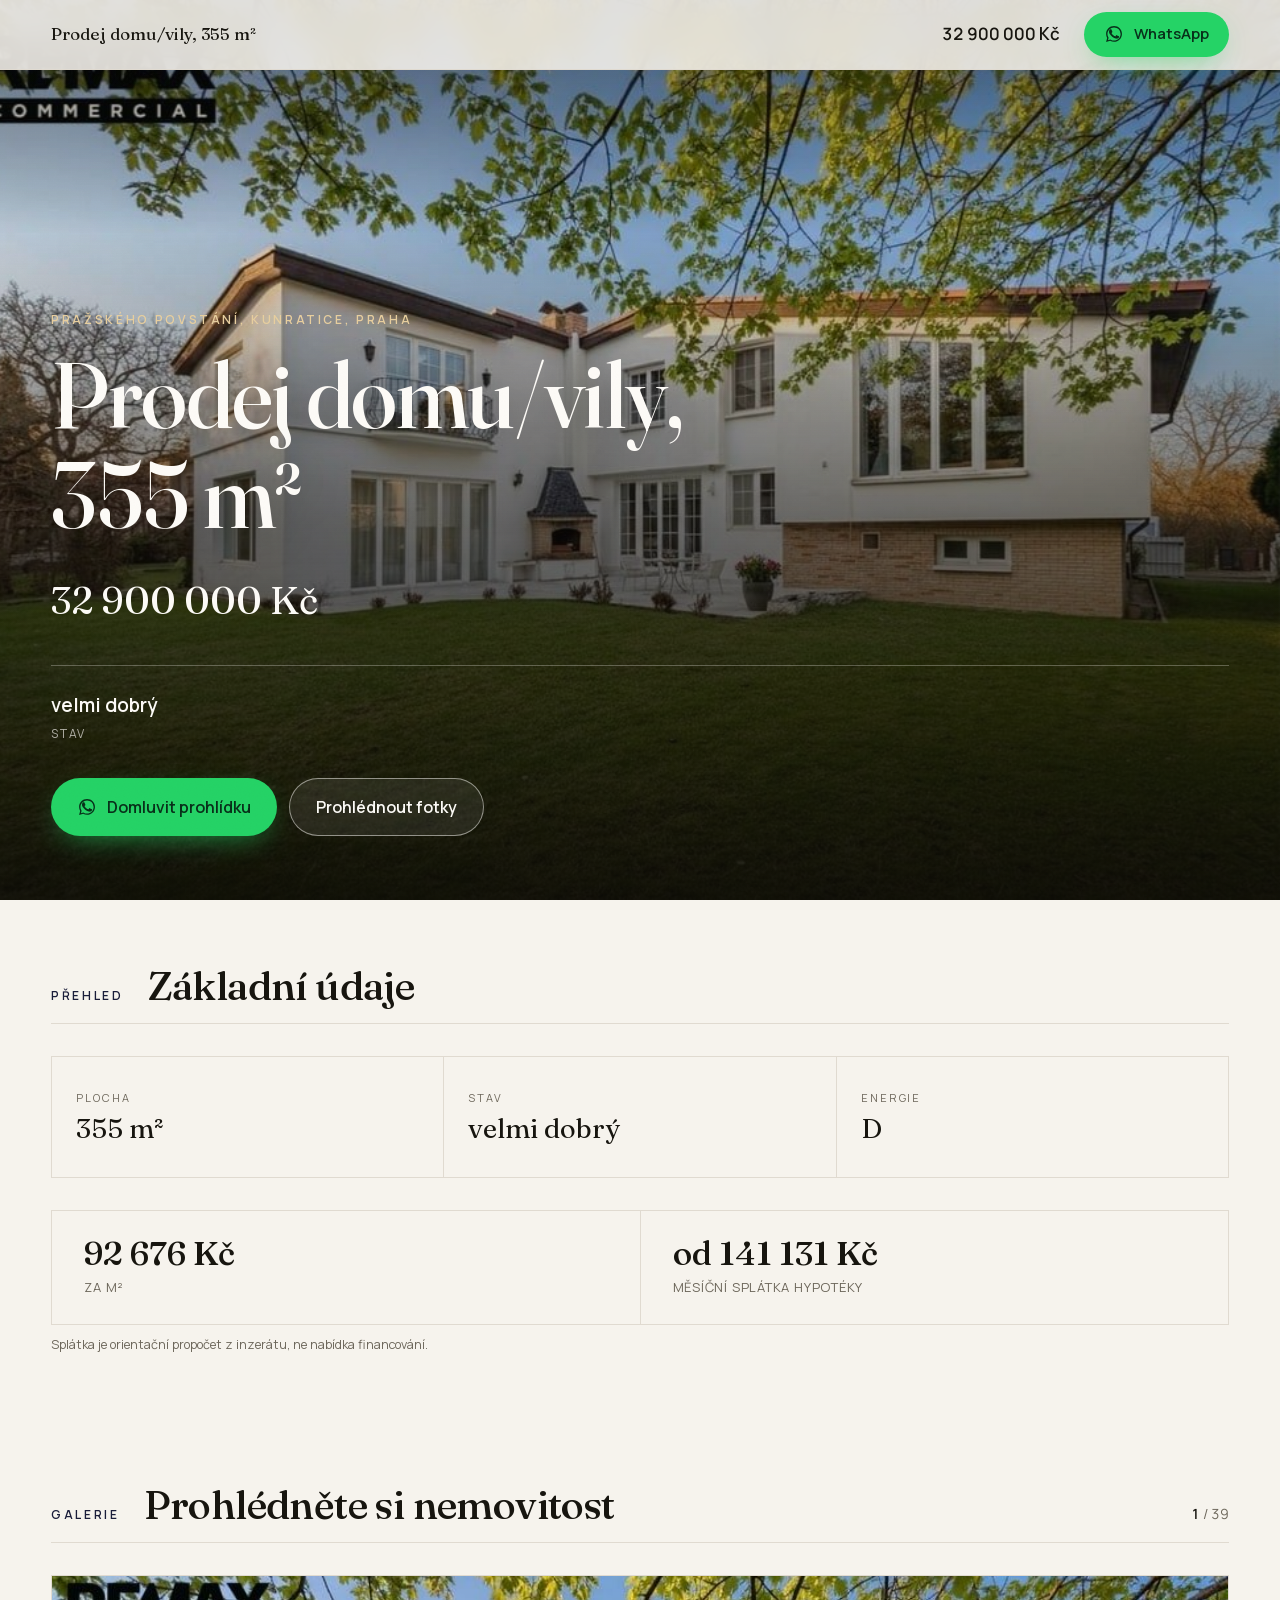
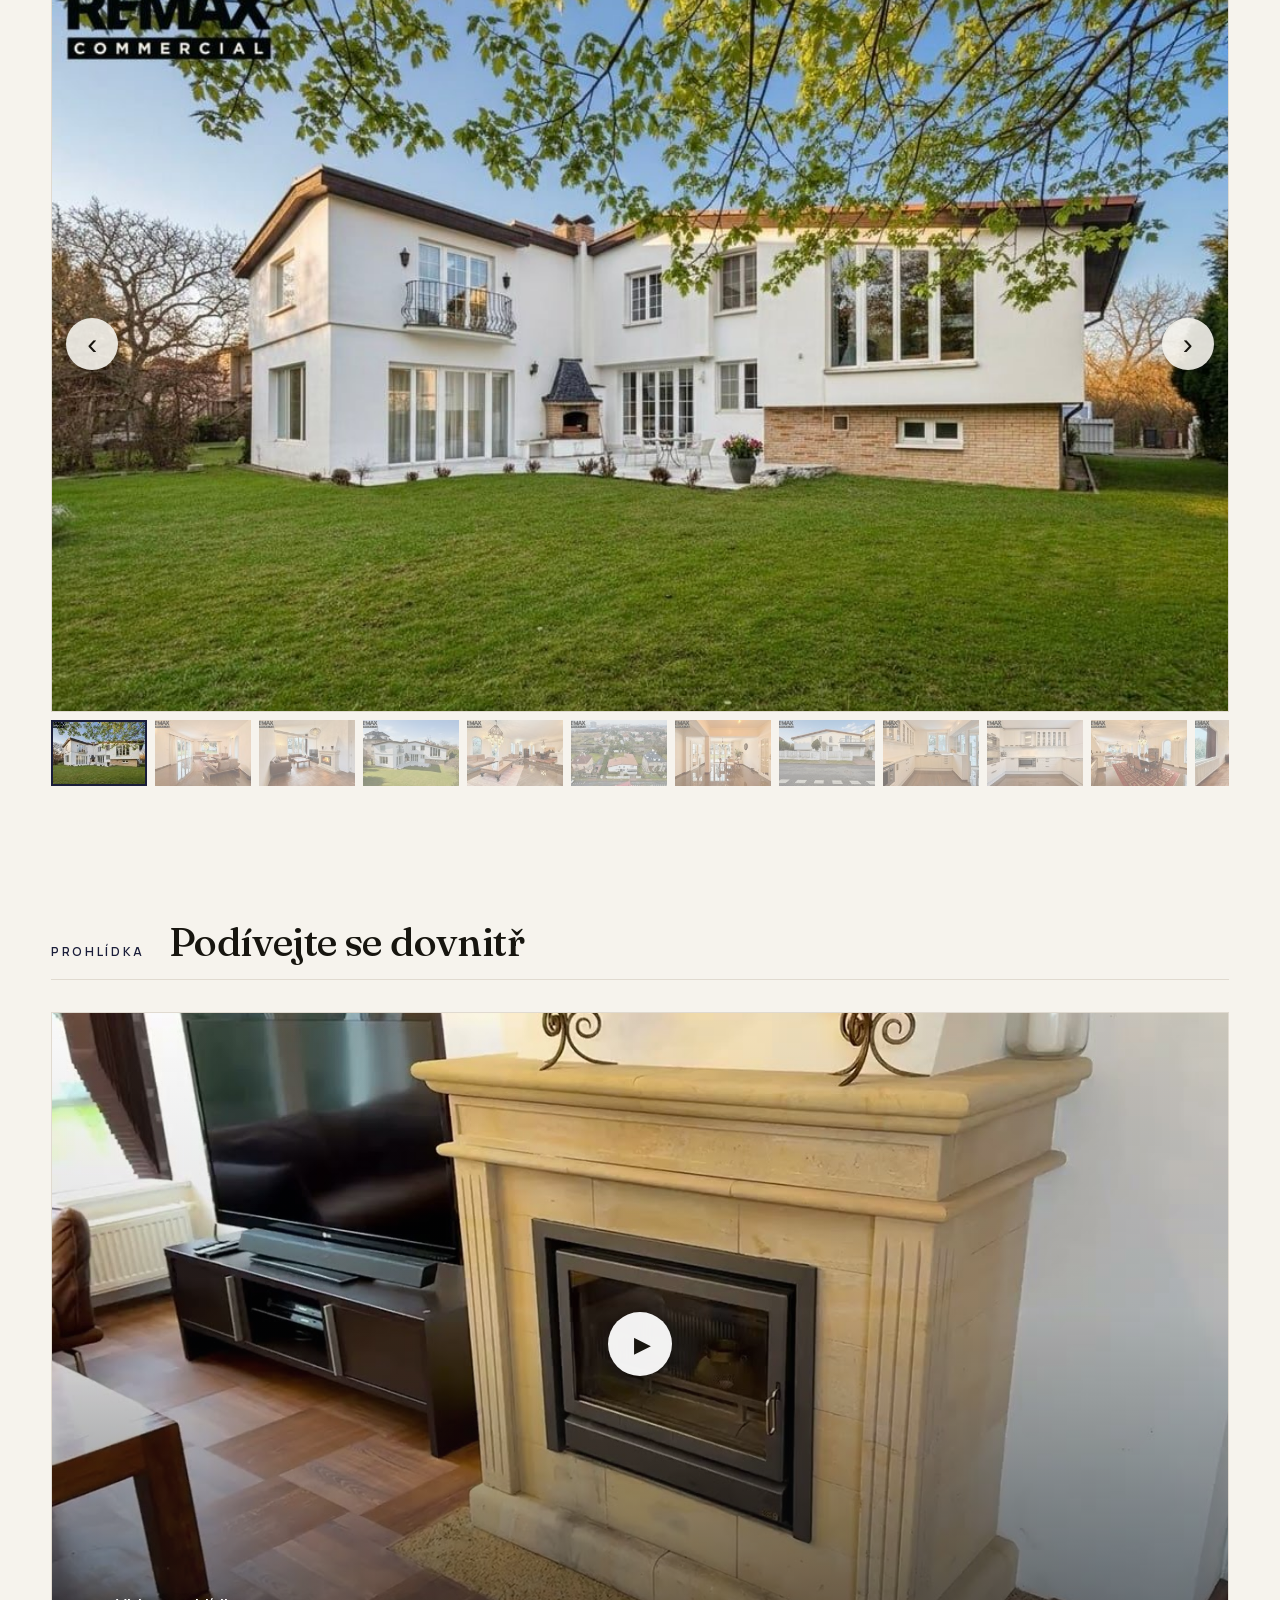
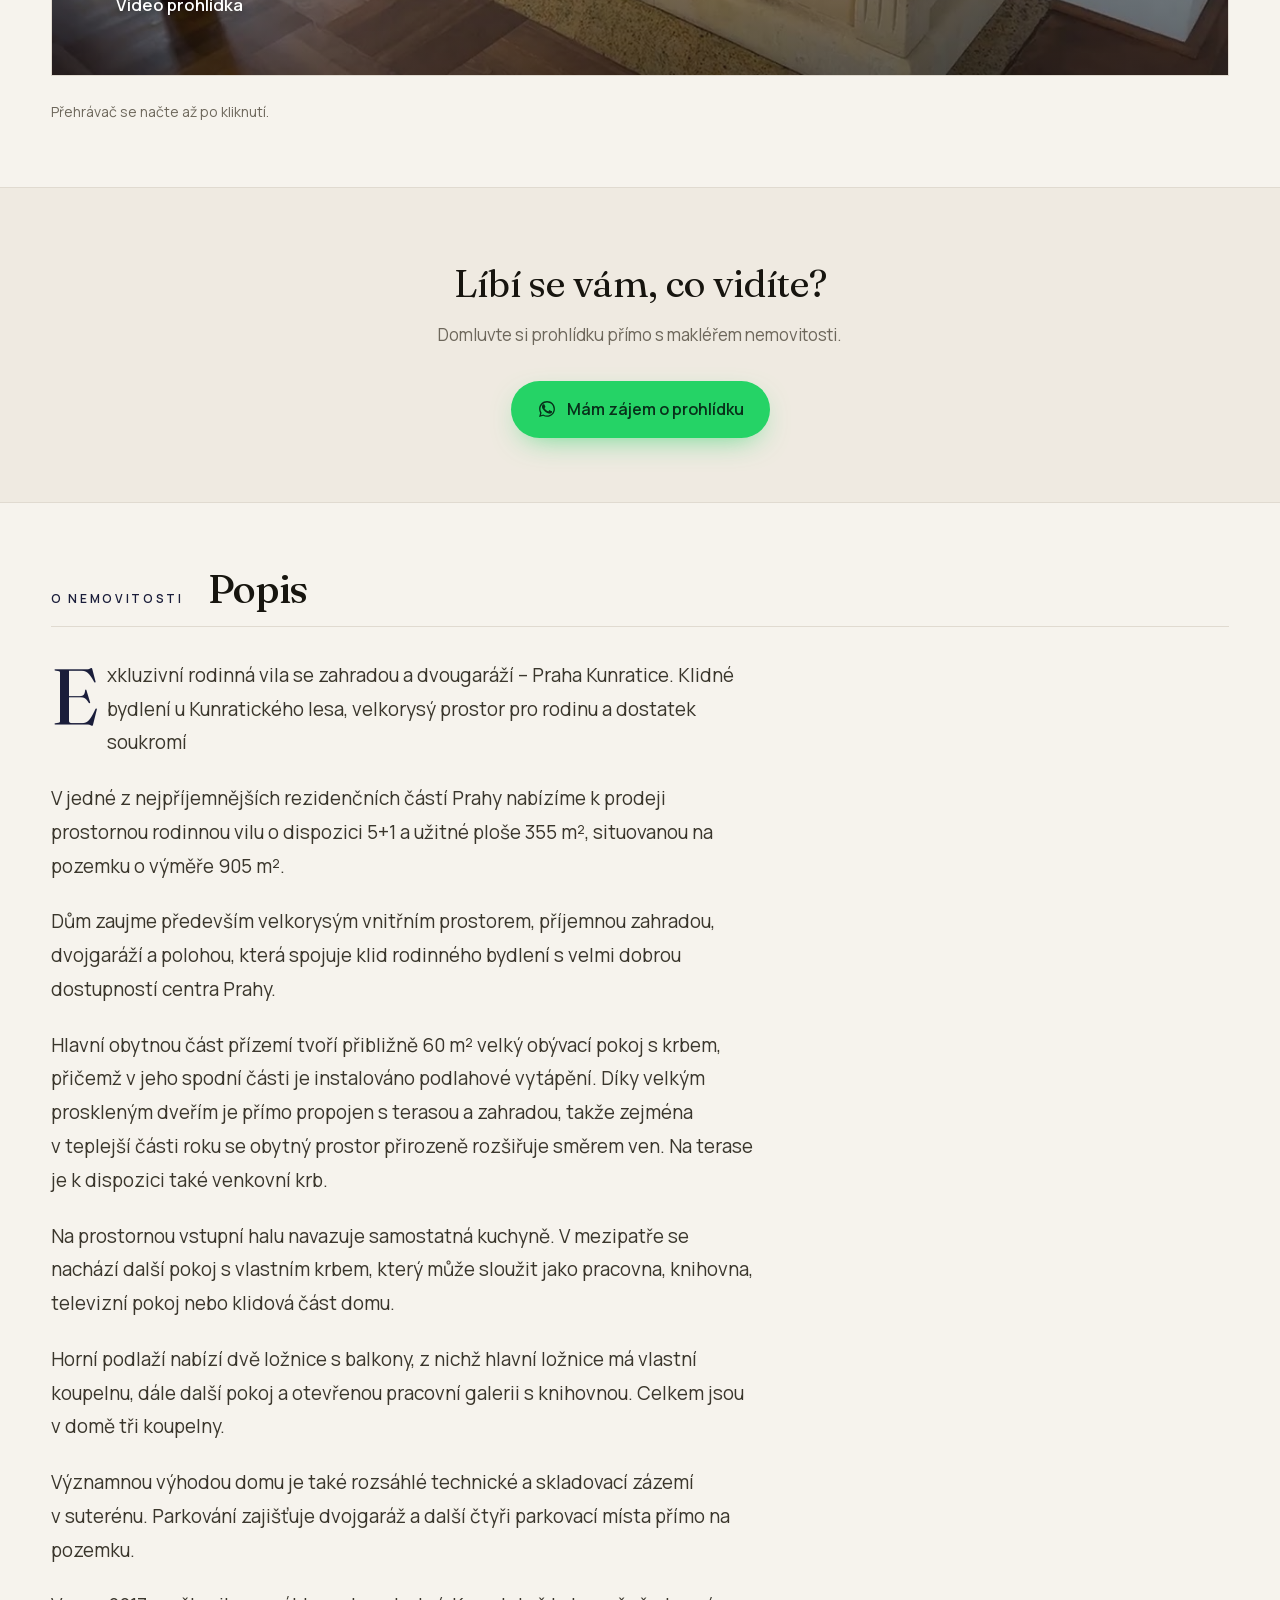
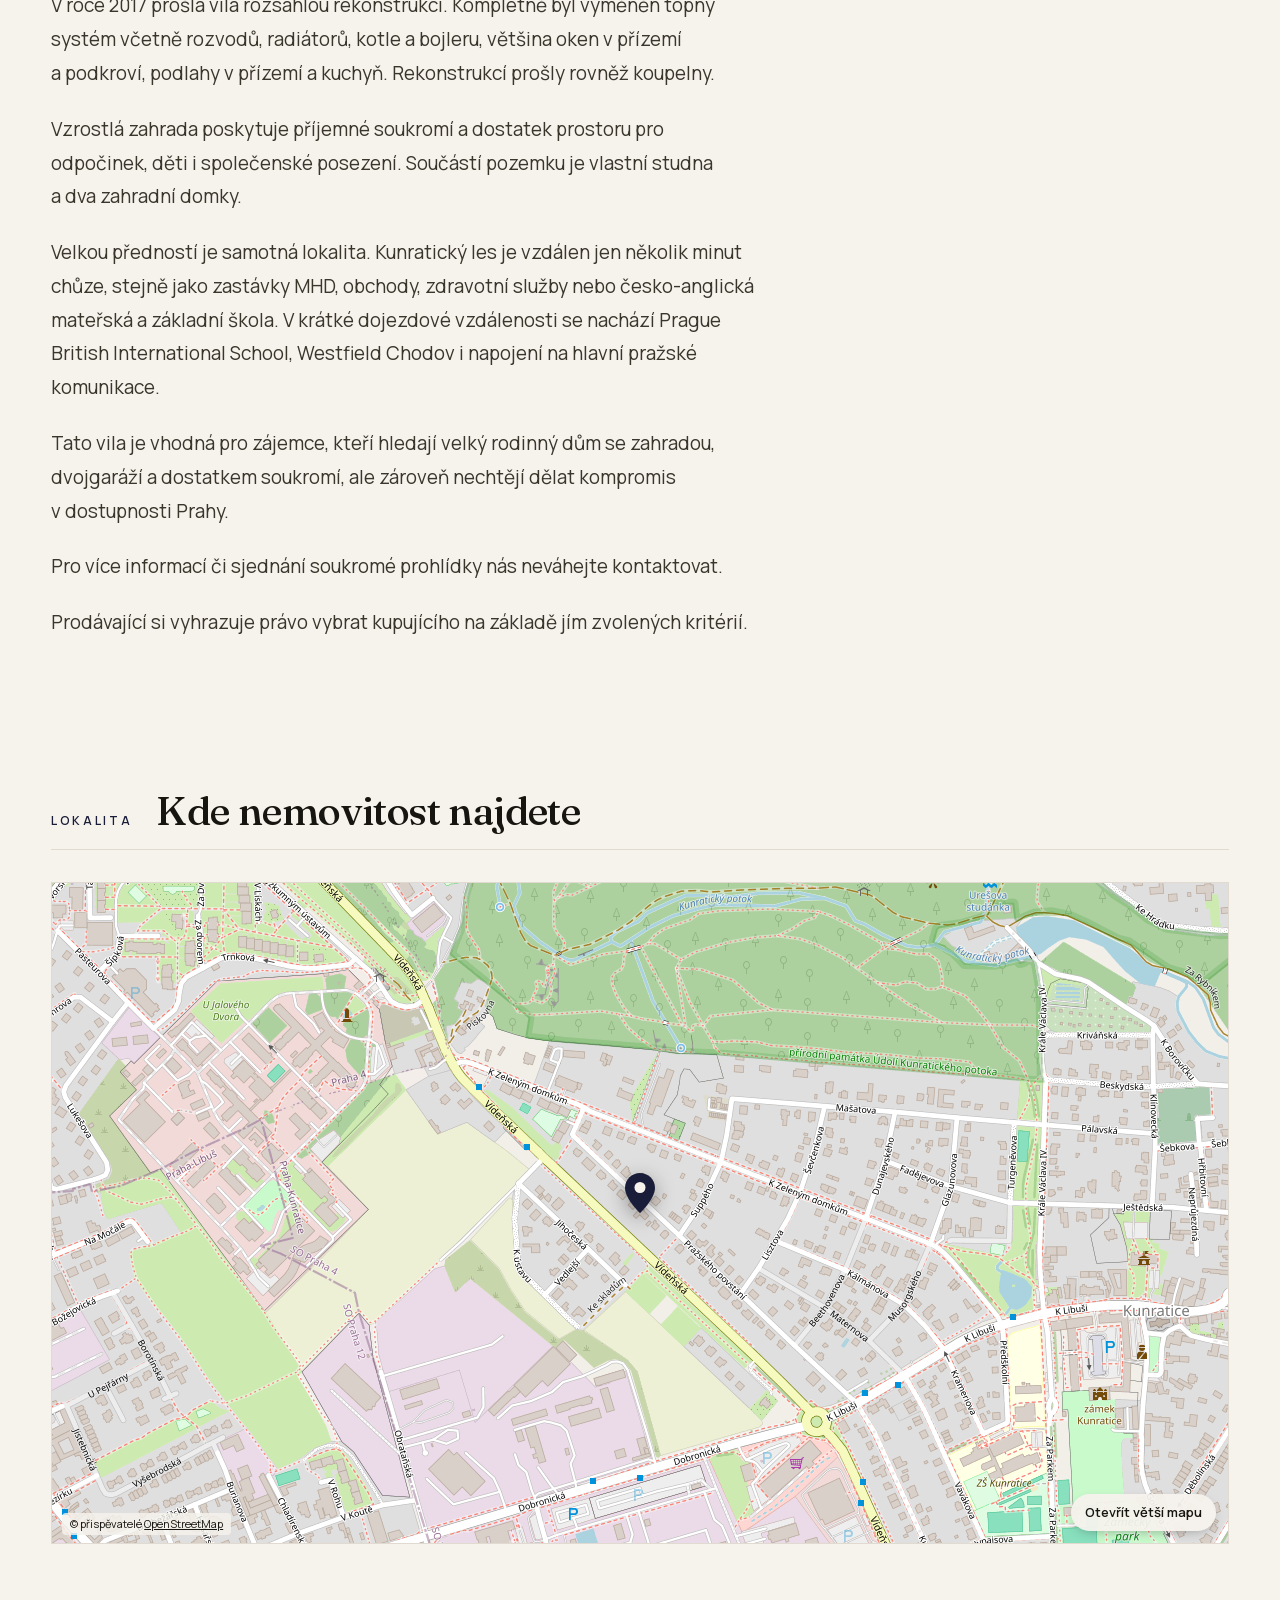
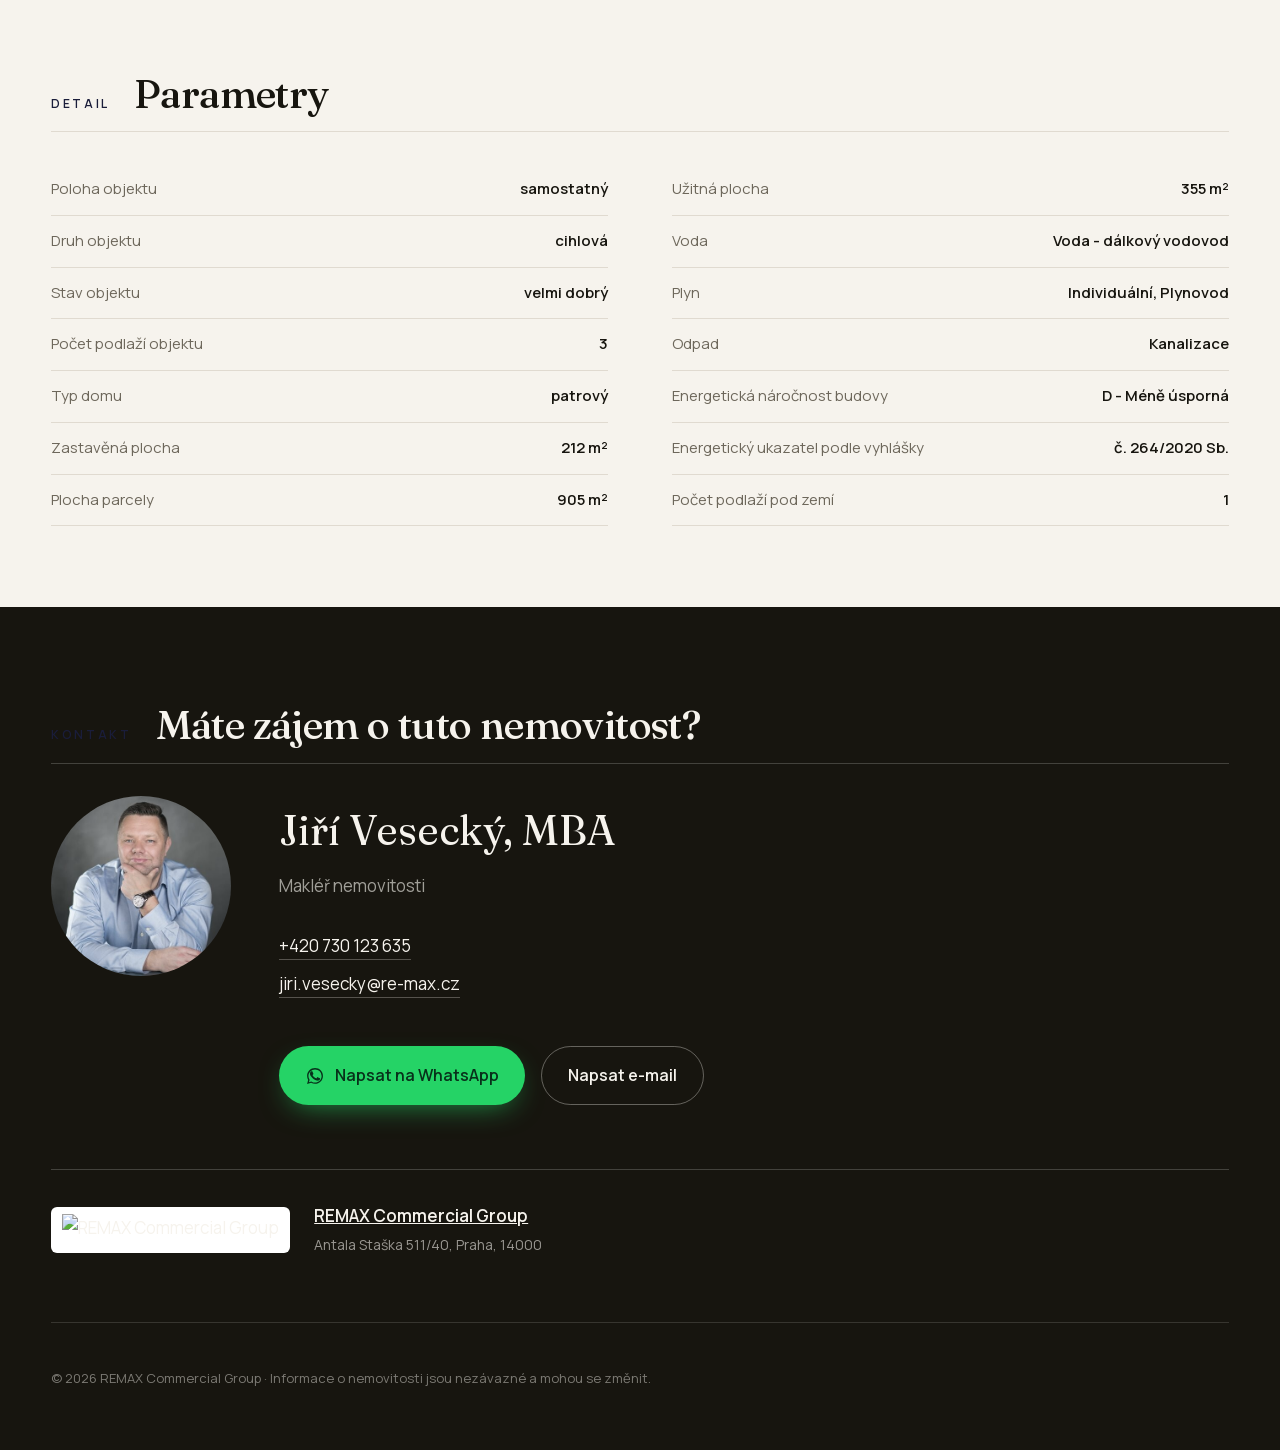
==== prodej-domu-vily-355-m2-8510429/index.html @ b11d2850 "deploy" ====
<!doctype html>
<html lang="cs"><head>
<meta charset="utf-8">
<meta name="viewport" content="width=device-width,initial-scale=1">
<title>Prodej domu/vily, 355 m² — Pražského povstání, Kunratice, Praha</title>
<meta name="description" content="Exkluzivní rodinná vila se zahradou a dvougaráží – Praha Kunratice. Klidné bydlení u Kunratického lesa, velkorysý prostor pro rodinu a dostatek soukromí V…">
<meta property="og:title" content="Prodej domu/vily, 355 m²">
<meta property="og:description" content="Exkluzivní rodinná vila se zahradou a dvougaráží – Praha Kunratice. Klidné bydlení u Kunratického lesa, velkorysý prostor pro rodinu a dostatek soukromí V…">
<meta property="og:type" content="website">
<meta property="og:locale" content="cs_CZ">
<meta property="og:image" content="../foto/01.jpg">
<meta property="og:image:alt" content="Prodej domu/vily, 355 m²">
<meta name="twitter:card" content="summary_large_image">
<meta name="twitter:title" content="Prodej domu/vily, 355 m²">
<meta name="twitter:description" content="Exkluzivní rodinná vila se zahradou a dvougaráží – Praha Kunratice. Klidné bydlení u Kunratického lesa, velkorysý prostor pro rodinu a dostatek soukromí V…">
<link rel="canonical" href="https://vila-kunratice.jiri-vesecky.cz/">
<meta property="og:url" content="https://vila-kunratice.jiri-vesecky.cz/">
<meta name="robots" content="index,follow,max-image-preview:large,max-snippet:-1">
<script type="application/ld+json">{"@context":"https://schema.org","@graph":[{"@type":"House","@id":"https://vila-kunratice.jiri-vesecky.cz/#nemovitost","name":"Prodej domu/vily, 355 m²","address":{"@type":"PostalAddress","addressCountry":"CZ","streetAddress":"Pražského povstání","addressLocality":"Praha","addressSubLocality":"Kunratice","addressRegion":"okres Praha 4"},"description":"Exkluzivní rodinná vila se zahradou a dvougaráží – Praha Kunratice. Klidné bydlení u Kunratického lesa, velkorysý prostor pro rodinu a dostatek soukromí V…","photo":["https://vila-kunratice.jiri-vesecky.cz/foto/01.jpg","https://vila-kunratice.jiri-vesecky.cz/foto/02.jpg","https://vila-kunratice.jiri-vesecky.cz/foto/03.jpg","https://vila-kunratice.jiri-vesecky.cz/foto/04.jpg","https://vila-kunratice.jiri-vesecky.cz/foto/05.jpg","https://vila-kunratice.jiri-vesecky.cz/foto/06.jpg","https://vila-kunratice.jiri-vesecky.cz/foto/07.jpg","https://vila-kunratice.jiri-vesecky.cz/foto/08.jpg","https://vila-kunratice.jiri-vesecky.cz/foto/09.jpg","https://vila-kunratice.jiri-vesecky.cz/foto/10.jpg","https://vila-kunratice.jiri-vesecky.cz/foto/11.jpg","https://vila-kunratice.jiri-vesecky.cz/foto/12.jpg"],"floorSize":{"@type":"QuantitativeValue","value":355.0,"unitCode":"MTK"},"geo":{"@type":"GeoCoordinates","latitude":50.014686111111,"longitude":14.472491666667},"additionalProperty":[{"@type":"PropertyValue","name":"Stav objektu","value":"velmi dobrý"},{"@type":"PropertyValue","name":"Energetická náročnost","value":"D"},{"@type":"PropertyValue","name":"Typ budovy","value":"cihlová"}],"offers":{"@type":"Offer","price":32900000,"priceCurrency":"CZK","availability":"https://schema.org/InStock","businessFunction":"http://purl.org/goodrelations/v1#Sell","url":"https://vila-kunratice.jiri-vesecky.cz/","seller":{"@id":"https://vila-kunratice.jiri-vesecky.cz/#kancelar"}}},{"@type":"RealEstateAgent","@id":"https://vila-kunratice.jiri-vesecky.cz/#kancelar","name":"REMAX Commercial Group","url":"http://www.remax-commercial.cz","logo":"https://st.realitymix.cz/i/logo/logo66671780.svg","telephone":"+420222191942","email":"commercialgroup@re-max.cz","address":"Antala Staška 511/40, Praha, 14000"},{"@type":"Person","@id":"https://vila-kunratice.jiri-vesecky.cz/#makler","name":"Jiří Vesecký, MBA","jobTitle":"realitní makléř","telephone":"+420730123635","email":"jiri.vesecky@re-max.cz","image":"https://vila-kunratice.jiri-vesecky.cz/foto/13.jpg","worksFor":{"@id":"https://vila-kunratice.jiri-vesecky.cz/#kancelar"}},{"@type":"RealEstateListing","name":"Prodej domu/vily, 355 m²","mainEntity":{"@id":"https://vila-kunratice.jiri-vesecky.cz/#nemovitost"},"inLanguage":"cs-CZ","url":"https://vila-kunratice.jiri-vesecky.cz/","description":"Exkluzivní rodinná vila se zahradou a dvougaráží – Praha Kunratice. Klidné bydlení u Kunratického lesa, velkorysý prostor pro rodinu a dostatek soukromí V…","primaryImageOfPage":"https://vila-kunratice.jiri-vesecky.cz/foto/01.jpg","datePosted":"2026-10-08"},{"@type":"VideoObject","name":"Video prohlídka — Prodej domu/vily, 355 m²","description":"Exkluzivní rodinná vila se zahradou a dvougaráží – Praha Kunratice. Klidné bydlení u Kunratického lesa, velkorysý prostor pro rodinu a dostatek soukromí V…","thumbnailUrl":"https://vila-kunratice.jiri-vesecky.cz/foto/14.jpg","embedUrl":"https://www.youtube-nocookie.com/embed/hrvE9x-v_gA","contentUrl":"https://www.youtube.com/watch?v=hrvE9x-v_gA"}]}</script>
<link rel="preload" href="../assets/fonts/Fraunces-latin-ext.woff2" as="font" type="font/woff2" crossorigin>
<link rel="stylesheet" href="../assets/style.css">
<style>:root{--accent:#1a1d3a;--accent-deep:#05050b}</style>
</head><body>

<div class="bar"><div class="bar__in">
  <span class="bar__t">Prodej domu/vily, 355 m²</span>
  <span class="bar__p">32 900 000 Kč</span>
  
  <a class="btn btn--wa" href="https://wa.me/420730123635?text=Dobr%C3%BD%20den%2C%20m%C3%A1m%20z%C3%A1jem%20o%20nemovitost%20Prodej%20domu/vily%2C%20355%20m%C2%B2%20%E2%80%93%20Kunratice.%20M%C5%AF%C5%BEeme%20se%20domluvit%20na%20prohl%C3%ADdce%3F" target="_blank" rel="noopener"><svg viewBox="0 0 24 24" aria-hidden="true"><path d="M17.47 14.38c-.3-.15-1.76-.87-2.03-.97-.27-.1-.47-.15-.67.15-.2.3-.77.96-.94 1.16-.17.2-.35.22-.65.07-.3-.15-1.26-.46-2.4-1.48-.89-.79-1.49-1.77-1.66-2.07-.17-.3-.02-.46.13-.61.13-.13.3-.35.45-.52.15-.17.2-.3.3-.5.1-.2.05-.37-.02-.52-.08-.15-.67-1.61-.92-2.21-.24-.58-.49-.5-.67-.51h-.57c-.2 0-.52.07-.79.37-.27.3-1.04 1.02-1.04 2.48s1.06 2.88 1.21 3.08c.15.2 2.1 3.2 5.08 4.49.71.3 1.26.49 1.69.63.71.22 1.36.19 1.87.12.57-.09 1.76-.72 2.01-1.41.25-.7.25-1.29.17-1.42-.07-.13-.27-.2-.57-.35z"/><path d="M12.04 2.5C6.79 2.5 2.52 6.77 2.52 12c0 1.68.44 3.32 1.28 4.76L2.5 21.5l4.87-1.27a9.47 9.47 0 0 0 4.66 1.21h.01c5.25 0 9.52-4.27 9.52-9.5 0-5.23-4.27-9.5-9.52-9.5zm0 17.4h-.01a7.9 7.9 0 0 1-4.02-1.1l-.29-.17-2.99.78.8-2.91-.19-.3a7.86 7.86 0 0 1-1.21-4.2c0-4.35 3.55-7.9 7.91-7.9 2.11 0 4.1.83 5.59 2.32a7.84 7.84 0 0 1 2.32 5.59c0 4.35-3.55 7.89-7.91 7.89z"/></svg>WhatsApp</a>
</div></div>

<header class="hero"><div class="hero__media"><img src="../foto/01.jpg" alt="Prodej domu/vily, 355 m²" fetchpriority="high" decoding="async"></div><div class="shell hero__in">
  <p class="eyebrow">Pražského povstání, Kunratice, Praha</p>
  <h1>Prodej domu/vily, 355 m²</h1>
  <span class="hero__price">32 900 000 Kč</span>
  <ul class="hero__facts"><li><b>velmi dobrý</b><span>stav</span></li></ul>
  <div class="hero__cta"><a class="btn btn--wa" href="https://wa.me/420730123635?text=Dobr%C3%BD%20den%2C%20m%C3%A1m%20z%C3%A1jem%20o%20nemovitost%20Prodej%20domu/vily%2C%20355%20m%C2%B2%20%E2%80%93%20Kunratice.%20M%C5%AF%C5%BEeme%20se%20domluvit%20na%20prohl%C3%ADdce%3F" target="_blank" rel="noopener"><svg viewBox="0 0 24 24" aria-hidden="true"><path d="M17.47 14.38c-.3-.15-1.76-.87-2.03-.97-.27-.1-.47-.15-.67.15-.2.3-.77.96-.94 1.16-.17.2-.35.22-.65.07-.3-.15-1.26-.46-2.4-1.48-.89-.79-1.49-1.77-1.66-2.07-.17-.3-.02-.46.13-.61.13-.13.3-.35.45-.52.15-.17.2-.3.3-.5.1-.2.05-.37-.02-.52-.08-.15-.67-1.61-.92-2.21-.24-.58-.49-.5-.67-.51h-.57c-.2 0-.52.07-.79.37-.27.3-1.04 1.02-1.04 2.48s1.06 2.88 1.21 3.08c.15.2 2.1 3.2 5.08 4.49.71.3 1.26.49 1.69.63.71.22 1.36.19 1.87.12.57-.09 1.76-.72 2.01-1.41.25-.7.25-1.29.17-1.42-.07-.13-.27-.2-.57-.35z"/><path d="M12.04 2.5C6.79 2.5 2.52 6.77 2.52 12c0 1.68.44 3.32 1.28 4.76L2.5 21.5l4.87-1.27a9.47 9.47 0 0 0 4.66 1.21h.01c5.25 0 9.52-4.27 9.52-9.5 0-5.23-4.27-9.5-9.52-9.5zm0 17.4h-.01a7.9 7.9 0 0 1-4.02-1.1l-.29-.17-2.99.78.8-2.91-.19-.3a7.86 7.86 0 0 1-1.21-4.2c0-4.35 3.55-7.9 7.91-7.9 2.11 0 4.1.83 5.59 2.32a7.84 7.84 0 0 1 2.32 5.59c0 4.35-3.55 7.89-7.91 7.89z"/></svg>Domluvit prohlídku</a>
    <a class="btn btn--clear" href="#galerie">Prohlédnout fotky</a></div>
</div></header>

<main>
<section id="udaje" class="rv"><div class="shell">
  <div class="sec-h"><span class="eyebrow">Přehled</span><h2>Základní údaje</h2></div>
  
  <dl class="facts"><div><dt>Plocha</dt><dd>355 m²</dd></div><div><dt>Stav</dt><dd>velmi dobrý</dd></div><div><dt>Energie</dt><dd>D</dd></div></dl>
  <div class="money"><div><b>92 676 Kč</b><span>za m²</span></div><div><b>od 141 131 Kč</b><span>měsíční splátka hypotéky</span></div></div><p class="money__note">Splátka je orientační propočet z inzerátu, ne nabídka financování.</p>
</div></section>
<section id="galerie" class="rv"><div class="shell">
<div class="sec-h"><span class="eyebrow">Galerie</span><h2>Prohlédněte si nemovitost</h2>
  <span class="counter"><b id="slide-now">1</b> / 39</span></div>
<div class="show" id="show">
  <div class="show__stage"><figure class="slide is-on" data-s="0"><img src="../foto/01.jpg" alt="Prodej domu/vily, 355 m² — fotografie 1" decoding="async"></figure><figure class="slide" data-s="1"><img src="../foto/02.jpg" alt="Prodej domu/vily, 355 m² — fotografie 2" loading="lazy" decoding="async"></figure><figure class="slide" data-s="2"><img src="../foto/03.jpg" alt="Prodej domu/vily, 355 m² — fotografie 3" loading="lazy" decoding="async"></figure><figure class="slide" data-s="3"><img src="../foto/04.jpg" alt="Prodej domu/vily, 355 m² — fotografie 4" loading="lazy" decoding="async"></figure><figure class="slide" data-s="4"><img src="../foto/05.jpg" alt="Prodej domu/vily, 355 m² — fotografie 5" loading="lazy" decoding="async"></figure><figure class="slide" data-s="5"><img src="../foto/06.jpg" alt="Prodej domu/vily, 355 m² — fotografie 6" loading="lazy" decoding="async"></figure><figure class="slide" data-s="6"><img src="../foto/07.jpg" alt="Prodej domu/vily, 355 m² — fotografie 7" loading="lazy" decoding="async"></figure><figure class="slide" data-s="7"><img src="../foto/08.jpg" alt="Prodej domu/vily, 355 m² — fotografie 8" loading="lazy" decoding="async"></figure><figure class="slide" data-s="8"><img src="../foto/09.jpg" alt="Prodej domu/vily, 355 m² — fotografie 9" loading="lazy" decoding="async"></figure><figure class="slide" data-s="9"><img src="../foto/10.jpg" alt="Prodej domu/vily, 355 m² — fotografie 10" loading="lazy" decoding="async"></figure><figure class="slide" data-s="10"><img src="../foto/11.jpg" alt="Prodej domu/vily, 355 m² — fotografie 11" loading="lazy" decoding="async"></figure><figure class="slide" data-s="11"><img src="../foto/12.jpg" alt="Prodej domu/vily, 355 m² — fotografie 12" loading="lazy" decoding="async"></figure><figure class="slide" data-s="12"><img src="../foto/15.jpg" alt="Prodej domu/vily, 355 m² — fotografie 13" loading="lazy" decoding="async"></figure><figure class="slide" data-s="13"><img src="../foto/16.jpg" alt="Prodej domu/vily, 355 m² — fotografie 14" loading="lazy" decoding="async"></figure><figure class="slide" data-s="14"><img src="../foto/17.jpg" alt="Prodej domu/vily, 355 m² — fotografie 15" loading="lazy" decoding="async"></figure><figure class="slide" data-s="15"><img src="../foto/18.jpg" alt="Prodej domu/vily, 355 m² — fotografie 16" loading="lazy" decoding="async"></figure><figure class="slide" data-s="16"><img src="../foto/19.jpg" alt="Prodej domu/vily, 355 m² — fotografie 17" loading="lazy" decoding="async"></figure><figure class="slide" data-s="17"><img src="../foto/20.jpg" alt="Prodej domu/vily, 355 m² — fotografie 18" loading="lazy" decoding="async"></figure><figure class="slide" data-s="18"><img src="../foto/21.jpg" alt="Prodej domu/vily, 355 m² — fotografie 19" loading="lazy" decoding="async"></figure><figure class="slide" data-s="19"><img src="../foto/22.jpg" alt="Prodej domu/vily, 355 m² — fotografie 20" loading="lazy" decoding="async"></figure><figure class="slide" data-s="20"><img src="../foto/23.jpg" alt="Prodej domu/vily, 355 m² — fotografie 21" loading="lazy" decoding="async"></figure><figure class="slide" data-s="21"><img src="../foto/24.jpg" alt="Prodej domu/vily, 355 m² — fotografie 22" loading="lazy" decoding="async"></figure><figure class="slide" data-s="22"><img src="../foto/25.jpg" alt="Prodej domu/vily, 355 m² — fotografie 23" loading="lazy" decoding="async"></figure><figure class="slide" data-s="23"><img src="../foto/26.jpg" alt="Prodej domu/vily, 355 m² — fotografie 24" loading="lazy" decoding="async"></figure><figure class="slide" data-s="24"><img src="../foto/27.jpg" alt="Prodej domu/vily, 355 m² — fotografie 25" loading="lazy" decoding="async"></figure><figure class="slide" data-s="25"><img src="../foto/28.jpg" alt="Prodej domu/vily, 355 m² — fotografie 26" loading="lazy" decoding="async"></figure><figure class="slide" data-s="26"><img src="../foto/29.jpg" alt="Prodej domu/vily, 355 m² — fotografie 27" loading="lazy" decoding="async"></figure><figure class="slide" data-s="27"><img src="../foto/30.jpg" alt="Prodej domu/vily, 355 m² — fotografie 28" loading="lazy" decoding="async"></figure><figure class="slide" data-s="28"><img src="../foto/31.jpg" alt="Prodej domu/vily, 355 m² — fotografie 29" loading="lazy" decoding="async"></figure><figure class="slide" data-s="29"><img src="../foto/32.jpg" alt="Prodej domu/vily, 355 m² — fotografie 30" loading="lazy" decoding="async"></figure><figure class="slide" data-s="30"><img src="../foto/33.jpg" alt="Prodej domu/vily, 355 m² — fotografie 31" loading="lazy" decoding="async"></figure><figure class="slide" data-s="31"><img src="../foto/34.jpg" alt="Prodej domu/vily, 355 m² — fotografie 32" loading="lazy" decoding="async"></figure><figure class="slide" data-s="32"><img src="../foto/35.jpg" alt="Prodej domu/vily, 355 m² — fotografie 33" loading="lazy" decoding="async"></figure><figure class="slide" data-s="33"><img src="../foto/36.jpg" alt="Prodej domu/vily, 355 m² — fotografie 34" loading="lazy" decoding="async"></figure><figure class="slide" data-s="34"><img src="../foto/37.jpg" alt="Prodej domu/vily, 355 m² — fotografie 35" loading="lazy" decoding="async"></figure><figure class="slide" data-s="35"><img src="../foto/38.jpg" alt="Prodej domu/vily, 355 m² — fotografie 36" loading="lazy" decoding="async"></figure><figure class="slide" data-s="36"><img src="../foto/39.jpg" alt="Prodej domu/vily, 355 m² — fotografie 37" loading="lazy" decoding="async"></figure><figure class="slide" data-s="37"><img src="../foto/40.jpg" alt="Prodej domu/vily, 355 m² — fotografie 38" loading="lazy" decoding="async"></figure><figure class="slide" data-s="38"><img src="../foto/41.jpg" alt="Prodej domu/vily, 355 m² — fotografie 39" loading="lazy" decoding="async"></figure></div>
  <button class="show__nav show__prev" type="button" aria-label="Předchozí fotografie">&lsaquo;</button>
  <button class="show__nav show__next" type="button" aria-label="Další fotografie">&rsaquo;</button>
</div>
<div class="thumbs"><button type="button" class="thumb is-on" data-t="0" aria-label="Fotografie 1"><img src="../foto/42.jpg" alt="" loading="lazy"></button><button type="button" class="thumb" data-t="1" aria-label="Fotografie 2"><img src="../foto/43.jpg" alt="" loading="lazy"></button><button type="button" class="thumb" data-t="2" aria-label="Fotografie 3"><img src="../foto/44.jpg" alt="" loading="lazy"></button><button type="button" class="thumb" data-t="3" aria-label="Fotografie 4"><img src="../foto/45.jpg" alt="" loading="lazy"></button><button type="button" class="thumb" data-t="4" aria-label="Fotografie 5"><img src="../foto/46.jpg" alt="" loading="lazy"></button><button type="button" class="thumb" data-t="5" aria-label="Fotografie 6"><img src="../foto/47.jpg" alt="" loading="lazy"></button><button type="button" class="thumb" data-t="6" aria-label="Fotografie 7"><img src="../foto/48.jpg" alt="" loading="lazy"></button><button type="button" class="thumb" data-t="7" aria-label="Fotografie 8"><img src="../foto/49.jpg" alt="" loading="lazy"></button><button type="button" class="thumb" data-t="8" aria-label="Fotografie 9"><img src="../foto/50.jpg" alt="" loading="lazy"></button><button type="button" class="thumb" data-t="9" aria-label="Fotografie 10"><img src="../foto/51.jpg" alt="" loading="lazy"></button><button type="button" class="thumb" data-t="10" aria-label="Fotografie 11"><img src="../foto/52.jpg" alt="" loading="lazy"></button><button type="button" class="thumb" data-t="11" aria-label="Fotografie 12"><img src="../foto/53.jpg" alt="" loading="lazy"></button><button type="button" class="thumb" data-t="12" aria-label="Fotografie 13"><img src="../foto/54.jpg" alt="" loading="lazy"></button><button type="button" class="thumb" data-t="13" aria-label="Fotografie 14"><img src="../foto/55.jpg" alt="" loading="lazy"></button><button type="button" class="thumb" data-t="14" aria-label="Fotografie 15"><img src="../foto/56.jpg" alt="" loading="lazy"></button><button type="button" class="thumb" data-t="15" aria-label="Fotografie 16"><img src="../foto/57.jpg" alt="" loading="lazy"></button><button type="button" class="thumb" data-t="16" aria-label="Fotografie 17"><img src="../foto/58.jpg" alt="" loading="lazy"></button><button type="button" class="thumb" data-t="17" aria-label="Fotografie 18"><img src="../foto/59.jpg" alt="" loading="lazy"></button><button type="button" class="thumb" data-t="18" aria-label="Fotografie 19"><img src="../foto/60.jpg" alt="" loading="lazy"></button><button type="button" class="thumb" data-t="19" aria-label="Fotografie 20"><img src="../foto/61.jpg" alt="" loading="lazy"></button><button type="button" class="thumb" data-t="20" aria-label="Fotografie 21"><img src="../foto/62.jpg" alt="" loading="lazy"></button><button type="button" class="thumb" data-t="21" aria-label="Fotografie 22"><img src="../foto/63.jpg" alt="" loading="lazy"></button><button type="button" class="thumb" data-t="22" aria-label="Fotografie 23"><img src="../foto/64.jpg" alt="" loading="lazy"></button><button type="button" class="thumb" data-t="23" aria-label="Fotografie 24"><img src="../foto/65.jpg" alt="" loading="lazy"></button><button type="button" class="thumb" data-t="24" aria-label="Fotografie 25"><img src="../foto/66.jpg" alt="" loading="lazy"></button><button type="button" class="thumb" data-t="25" aria-label="Fotografie 26"><img src="../foto/67.jpg" alt="" loading="lazy"></button><button type="button" class="thumb" data-t="26" aria-label="Fotografie 27"><img src="../foto/68.jpg" alt="" loading="lazy"></button><button type="button" class="thumb" data-t="27" aria-label="Fotografie 28"><img src="../foto/69.jpg" alt="" loading="lazy"></button><button type="button" class="thumb" data-t="28" aria-label="Fotografie 29"><img src="../foto/70.jpg" alt="" loading="lazy"></button><button type="button" class="thumb" data-t="29" aria-label="Fotografie 30"><img src="../foto/71.jpg" alt="" loading="lazy"></button><button type="button" class="thumb" data-t="30" aria-label="Fotografie 31"><img src="../foto/72.jpg" alt="" loading="lazy"></button><button type="button" class="thumb" data-t="31" aria-label="Fotografie 32"><img src="../foto/73.jpg" alt="" loading="lazy"></button><button type="button" class="thumb" data-t="32" aria-label="Fotografie 33"><img src="../foto/74.jpg" alt="" loading="lazy"></button><button type="button" class="thumb" data-t="33" aria-label="Fotografie 34"><img src="../foto/75.jpg" alt="" loading="lazy"></button><button type="button" class="thumb" data-t="34" aria-label="Fotografie 35"><img src="../foto/76.jpg" alt="" loading="lazy"></button><button type="button" class="thumb" data-t="35" aria-label="Fotografie 36"><img src="../foto/77.jpg" alt="" loading="lazy"></button><button type="button" class="thumb" data-t="36" aria-label="Fotografie 37"><img src="../foto/78.jpg" alt="" loading="lazy"></button><button type="button" class="thumb" data-t="37" aria-label="Fotografie 38"><img src="../foto/79.jpg" alt="" loading="lazy"></button><button type="button" class="thumb" data-t="38" aria-label="Fotografie 39"><img src="../foto/80.jpg" alt="" loading="lazy"></button></div>
</div></section>
<section id="video" class="rv"><div class="shell">
<div class="sec-h"><span class="eyebrow">Prohlídka</span><h2>Podívejte se dovnitř</h2></div>
<div class="media-mrizka"><div class="media-karta">
  <button type="button" class="media-plocha" data-embed="https://www.youtube-nocookie.com/embed/hrvE9x-v_gA?rel=0&amp;autoplay=1"
          aria-label="Přehrát video prohlídku">
    <img src="video-nahled.jpg" alt="Video prohlídka — Prodej domu/vily, 355 m²" loading="lazy" decoding="async">
    <span class="media-ikona" aria-hidden="true">&#9654;</span>
    <span class="media-popis">Video prohlídka</span>
  </button>
</div></div>
<p class="media-pozn">Přehrávač se načte až po kliknutí.</p>
</div></section>
<section class="pitch rv"><div class="shell">
  <p class="pitch__q">Líbí se vám, co vidíte?</p>
  <p class="pitch__s">Domluvte si prohlídku přímo s makléřem nemovitosti.</p>
  <div class="cta"><a class="btn btn--wa" href="https://wa.me/420730123635?text=Dobr%C3%BD%20den%2C%20m%C3%A1m%20z%C3%A1jem%20o%20nemovitost%20Prodej%20domu/vily%2C%20355%20m%C2%B2%20%E2%80%93%20Kunratice.%20M%C5%AF%C5%BEeme%20se%20domluvit%20na%20prohl%C3%ADdce%3F" target="_blank" rel="noopener"><svg viewBox="0 0 24 24" aria-hidden="true"><path d="M17.47 14.38c-.3-.15-1.76-.87-2.03-.97-.27-.1-.47-.15-.67.15-.2.3-.77.96-.94 1.16-.17.2-.35.22-.65.07-.3-.15-1.26-.46-2.4-1.48-.89-.79-1.49-1.77-1.66-2.07-.17-.3-.02-.46.13-.61.13-.13.3-.35.45-.52.15-.17.2-.3.3-.5.1-.2.05-.37-.02-.52-.08-.15-.67-1.61-.92-2.21-.24-.58-.49-.5-.67-.51h-.57c-.2 0-.52.07-.79.37-.27.3-1.04 1.02-1.04 2.48s1.06 2.88 1.21 3.08c.15.2 2.1 3.2 5.08 4.49.71.3 1.26.49 1.69.63.71.22 1.36.19 1.87.12.57-.09 1.76-.72 2.01-1.41.25-.7.25-1.29.17-1.42-.07-.13-.27-.2-.57-.35z"/><path d="M12.04 2.5C6.79 2.5 2.52 6.77 2.52 12c0 1.68.44 3.32 1.28 4.76L2.5 21.5l4.87-1.27a9.47 9.47 0 0 0 4.66 1.21h.01c5.25 0 9.52-4.27 9.52-9.5 0-5.23-4.27-9.5-9.52-9.5zm0 17.4h-.01a7.9 7.9 0 0 1-4.02-1.1l-.29-.17-2.99.78.8-2.91-.19-.3a7.86 7.86 0 0 1-1.21-4.2c0-4.35 3.55-7.9 7.91-7.9 2.11 0 4.1.83 5.59 2.32a7.84 7.84 0 0 1 2.32 5.59c0 4.35-3.55 7.89-7.91 7.89z"/></svg>Mám zájem o prohlídku</a></div>
</div></section>
<section id="popis" class="rv"><div class="shell">
<div class="sec-h"><span class="eyebrow">O nemovitosti</span><h2>Popis</h2></div>
<div class="prose"><p>Exkluzivní rodinná vila se zahradou a dvougaráží – Praha Kunratice. Klidné bydlení u Kunratického lesa, velkorysý prostor pro rodinu a dostatek soukromí</p><p>V jedné z nejpříjemnějších rezidenčních částí Prahy nabízíme k prodeji prostornou rodinnou vilu o dispozici 5+1 a užitné ploše 355 m², situovanou na pozemku o výměře 905 m².</p><p>Dům zaujme především velkorysým vnitřním prostorem, příjemnou zahradou, dvojgaráží a polohou, která spojuje klid rodinného bydlení s velmi dobrou dostupností centra Prahy.</p><p>Hlavní obytnou část přízemí tvoří přibližně 60 m² velký obývací pokoj s krbem, přičemž v jeho spodní části je instalováno podlahové vytápění. Díky velkým proskleným dveřím je přímo propojen s terasou a zahradou, takže zejména v teplejší části roku se obytný prostor přirozeně rozšiřuje směrem ven. Na terase je k dispozici také venkovní krb.</p><p>Na prostornou vstupní halu navazuje samostatná kuchyně. V mezipatře se nachází další pokoj s vlastním krbem, který může sloužit jako pracovna, knihovna, televizní pokoj nebo klidová část domu.</p><p>Horní podlaží nabízí dvě ložnice s balkony, z nichž hlavní ložnice má vlastní koupelnu, dále další pokoj a otevřenou pracovní galerii s knihovnou. Celkem jsou v domě tři koupelny.</p><p>Významnou výhodou domu je také rozsáhlé technické a skladovací zázemí v suterénu. Parkování zajišťuje dvojgaráž a další čtyři parkovací místa přímo na pozemku.</p><p>V roce 2017 prošla vila rozsáhlou rekonstrukcí. Kompletně byl vyměněn topný systém včetně rozvodů, radiátorů, kotle a bojleru, většina oken v přízemí a podkroví, podlahy v přízemí a kuchyň. Rekonstrukcí prošly rovněž koupelny.</p><p>Vzrostlá zahrada poskytuje příjemné soukromí a dostatek prostoru pro odpočinek, děti i společenské posezení. Součástí pozemku je vlastní studna a dva zahradní domky.</p><p>Velkou předností je samotná lokalita. Kunratický les je vzdálen jen několik minut chůze, stejně jako zastávky MHD, obchody, zdravotní služby nebo česko-anglická mateřská a základní škola. V krátké dojezdové vzdálenosti se nachází Prague British International School, Westfield Chodov i napojení na hlavní pražské komunikace.</p><p>Tato vila je vhodná pro zájemce, kteří hledají velký rodinný dům se zahradou, dvojgaráží a dostatkem soukromí, ale zároveň nechtějí dělat kompromis v dostupnosti Prahy.</p><p>Pro více informací či sjednání soukromé prohlídky nás neváhejte kontaktovat.</p><p>Prodávající si vyhrazuje právo vybrat kupujícího na základě jím zvolených kritérií.</p></div></div></section>
<section id="mapa" class="rv"><div class="shell"><div class="sec-h"><span class="eyebrow">Lokalita</span><h2>Kde nemovitost najdete</h2></div>
<div class="map" data-map>
  <div class="map__tiles" style="grid-template-columns:repeat(7,256px);
       transform:translate(-931px,-520px)"><img data-src="../foto/81.png" alt="" decoding="async"><img data-src="../foto/82.png" alt="" decoding="async"><img data-src="../foto/83.png" alt="" decoding="async"><img data-src="../foto/84.png" alt="" decoding="async"><img data-src="../foto/85.png" alt="" decoding="async"><img data-src="../foto/86.png" alt="" decoding="async"><img data-src="../foto/87.png" alt="" decoding="async"><img data-src="../foto/88.png" alt="" decoding="async"><img data-src="../foto/89.png" alt="" decoding="async"><img data-src="../foto/90.png" alt="" decoding="async"><img data-src="../foto/91.png" alt="" decoding="async"><img data-src="../foto/92.png" alt="" decoding="async"><img data-src="../foto/93.png" alt="" decoding="async"><img data-src="../foto/94.png" alt="" decoding="async"><img data-src="../foto/95.png" alt="" decoding="async"><img data-src="../foto/96.png" alt="" decoding="async"><img data-src="../foto/97.png" alt="" decoding="async"><img data-src="../foto/98.png" alt="" decoding="async"><img data-src="../foto/99.png" alt="" decoding="async"><img data-src="../foto/100.png" alt="" decoding="async"><img data-src="../foto/101.png" alt="" decoding="async"><img data-src="../foto/102.png" alt="" decoding="async"><img data-src="../foto/103.png" alt="" decoding="async"><img data-src="../foto/104.png" alt="" decoding="async"><img data-src="../foto/105.png" alt="" decoding="async"><img data-src="../foto/106.png" alt="" decoding="async"><img data-src="../foto/107.png" alt="" decoding="async"><img data-src="../foto/108.png" alt="" decoding="async"><img data-src="../foto/109.png" alt="" decoding="async"><img data-src="../foto/110.png" alt="" decoding="async"><img data-src="../foto/111.png" alt="" decoding="async"><img data-src="../foto/112.png" alt="" decoding="async"><img data-src="../foto/113.png" alt="" decoding="async"><img data-src="../foto/114.png" alt="" decoding="async"><img data-src="../foto/115.png" alt="" decoding="async"></div>
  <div class="map__pin">
    <svg viewBox="0 0 24 32" aria-hidden="true"><path d="M12 0C5.4 0 0 5.3 0 11.9 0 20.6 12 32 12 32s12-11.4 12-20.1C24 5.3 18.6 0 12 0z"/><circle cx="12" cy="11.6" r="4.4"/></svg>
  </div>
  <a class="map__out" href="https://www.openstreetmap.org/?mlat=50.014686111111&amp;mlon=14.472491666667#map=17/50.014686111111/14.472491666667" target="_blank" rel="noopener">Otevřít větší mapu</a>
  <p class="map__credit">© přispěvatelé <a href="https://www.openstreetmap.org/copyright"
     target="_blank" rel="noopener">OpenStreetMap</a></p>
</div></div></section>
<section id="parametry" class="rv"><div class="shell">
<div class="sec-h"><span class="eyebrow">Detail</span><h2>Parametry</h2></div>
<dl class="params"><div><dt>Poloha objektu</dt><dd>samostatný</dd></div><div><dt>Druh objektu</dt><dd>cihlová</dd></div><div><dt>Stav objektu</dt><dd>velmi dobrý</dd></div><div><dt>Počet podlaží objektu</dt><dd>3</dd></div><div><dt>Typ domu</dt><dd>patrový</dd></div><div><dt>Zastavěná plocha</dt><dd>212 m²</dd></div><div><dt>Plocha parcely</dt><dd>905 m²</dd></div><div><dt>Užitná plocha</dt><dd>355 m²</dd></div><div><dt>Voda</dt><dd>Voda - dálkový vodovod</dd></div><div><dt>Plyn</dt><dd>Individuální, Plynovod</dd></div><div><dt>Odpad</dt><dd>Kanalizace</dd></div><div><dt>Energetická náročnost budovy</dt><dd>D - Méně úsporná</dd></div><div><dt>Energetický ukazatel podle vyhlášky</dt><dd>č. 264/2020 Sb.</dd></div><div><dt>Počet podlaží pod zemí</dt><dd>1</dd></div></dl></div></section>

<section id="kontakt" class="contact"><div class="shell rv">
<div class="sec-h"><span class="eyebrow">Kontakt</span><h2>Máte zájem o tuto nemovitost?</h2></div>
<div class="agent"><img class="agent__photo" src="../foto/13.jpg" alt="Jiří Vesecký, MBA" loading="lazy"><div>
  <p class="agent__name">Jiří Vesecký, MBA</p>
  <p class="agent__role">Makléř nemovitosti</p>
  <ul class="agent__lines"><li><a href="tel:+420730123635">+420 730 123 635</a></li><li><a href="mailto:jiri.vesecky@re-max.cz">jiri.vesecky@re-max.cz</a></li></ul>
  <div class="cta"><a class="btn btn--wa" href="https://wa.me/420730123635?text=Dobr%C3%BD%20den%2C%20m%C3%A1m%20z%C3%A1jem%20o%20nemovitost%20Prodej%20domu/vily%2C%20355%20m%C2%B2%20%E2%80%93%20Kunratice.%20M%C5%AF%C5%BEeme%20se%20domluvit%20na%20prohl%C3%ADdce%3F" target="_blank" rel="noopener"><svg viewBox="0 0 24 24" aria-hidden="true"><path d="M17.47 14.38c-.3-.15-1.76-.87-2.03-.97-.27-.1-.47-.15-.67.15-.2.3-.77.96-.94 1.16-.17.2-.35.22-.65.07-.3-.15-1.26-.46-2.4-1.48-.89-.79-1.49-1.77-1.66-2.07-.17-.3-.02-.46.13-.61.13-.13.3-.35.45-.52.15-.17.2-.3.3-.5.1-.2.05-.37-.02-.52-.08-.15-.67-1.61-.92-2.21-.24-.58-.49-.5-.67-.51h-.57c-.2 0-.52.07-.79.37-.27.3-1.04 1.02-1.04 2.48s1.06 2.88 1.21 3.08c.15.2 2.1 3.2 5.08 4.49.71.3 1.26.49 1.69.63.71.22 1.36.19 1.87.12.57-.09 1.76-.72 2.01-1.41.25-.7.25-1.29.17-1.42-.07-.13-.27-.2-.57-.35z"/><path d="M12.04 2.5C6.79 2.5 2.52 6.77 2.52 12c0 1.68.44 3.32 1.28 4.76L2.5 21.5l4.87-1.27a9.47 9.47 0 0 0 4.66 1.21h.01c5.25 0 9.52-4.27 9.52-9.5 0-5.23-4.27-9.5-9.52-9.5zm0 17.4h-.01a7.9 7.9 0 0 1-4.02-1.1l-.29-.17-2.99.78.8-2.91-.19-.3a7.86 7.86 0 0 1-1.21-4.2c0-4.35 3.55-7.9 7.91-7.9 2.11 0 4.1.83 5.59 2.32a7.84 7.84 0 0 1 2.32 5.59c0 4.35-3.55 7.89-7.91 7.89z"/></svg>Napsat na WhatsApp</a><a class="btn btn--ghost" href="mailto:jiri.vesecky@re-max.cz?subject=Dotaz k nemovitosti: Prodej domu/vily, 355 m²">Napsat e-mail</a></div>
</div></div><div class="agency"><img src="https://st.realitymix.cz/i/logo/logo66671780.svg" alt="REMAX Commercial Group" loading="lazy"><div><b><a href="http://www.remax-commercial.cz" target="_blank" rel="noopener">REMAX Commercial Group</a></b><span>Antala Staška 511/40, Praha, 14000</span></div></div></div></section>
</main>

<footer><div class="shell">
  <p>© 2026 REMAX Commercial Group · Informace o nemovitosti jsou nezávazné a mohou se změnit.</p>
</div></footer>


<script>
// Video a 3D prohlídka: přehrávač se vloží až na klik, ne při načtení stránky.
document.querySelectorAll('.media-plocha').forEach(function(b){
  b.addEventListener('click', function(){
    var f=document.createElement('iframe');
    f.src=b.dataset.embed;
    f.title=b.getAttribute('aria-label')||'Prohlídka';
    f.allow='accelerometer; autoplay; encrypted-media; gyroscope; fullscreen; xr-spatial-tracking';
    f.setAttribute('allowfullscreen','');
    f.loading='lazy';
    b.replaceWith(f);
    f.focus({preventScroll:true});
  });
});

// Lepicí lišta se ukáže, až hero odjede z obrazovky.
const hero=document.querySelector('.hero'),bar=document.querySelector('.bar');
if(hero&&bar)new IntersectionObserver(([e])=>bar.classList.toggle('on',!e.isIntersecting),
  {threshold:0.08}).observe(hero);

// Sekce se odhalují při scrollu, jednou.
const rv=new IntersectionObserver((es)=>es.forEach(e=>{if(e.isIntersecting){
  e.target.classList.add('in');rv.unobserve(e.target)}}),{threshold:0.12});
document.querySelectorAll('.rv').forEach(el=>rv.observe(el));

// Slideshow: šipky, klávesnice, tah prstem, klik na náhled.
const show=document.getElementById('show');
if(show){
  const slides=[...show.querySelectorAll('.slide')];
  const thumbs=[...document.querySelectorAll('.thumb')];
  const now=document.getElementById('slide-now');
  let i=0;
  const go=n=>{
    i=(n+slides.length)%slides.length;
    slides.forEach((s,k)=>s.classList.toggle('is-on',k===i));
    thumbs.forEach((t,k)=>{t.classList.toggle('is-on',k===i);
      if(k===i)t.scrollIntoView({block:'nearest',inline:'center',behavior:'smooth'})});
    if(now)now.textContent=i+1;
    // Sousední fotku předběžně načteme, ať další snímek neproblikne.
    const nx=slides[(i+1)%slides.length].querySelector('img');
    if(nx&&nx.loading==='lazy'){nx.loading='eager';}
  };
  show.querySelector('.show__prev').onclick=()=>go(i-1);
  show.querySelector('.show__next').onclick=()=>go(i+1);
  thumbs.forEach(t=>t.onclick=()=>go(+t.dataset.t));
  document.addEventListener('keydown',e=>{
    if(e.key==='ArrowLeft')go(i-1); if(e.key==='ArrowRight')go(i+1)});
  let x0=null;
  show.addEventListener('touchstart',e=>{x0=e.touches[0].clientX},{passive:true});
  show.addEventListener('touchend',e=>{
    if(x0===null)return; const dx=e.changedTouches[0].clientX-x0;
    if(Math.abs(dx)>45)go(dx<0?i+1:i-1); x0=null},{passive:true});
}

// Mapa se načte sama, ale až když na ni dojde scroll. Kdo se k ní nedostane,
// nestáhne ani dlaždici.
const map=document.querySelector('[data-map]');
if(map){
  const load=()=>{
    map.classList.add('is-on');
    map.querySelectorAll('.map__tiles img[data-src]').forEach(img=>{
      img.onload=()=>img.classList.add('is-on');
      img.src=img.dataset.src; img.removeAttribute('data-src');
    });
  };
  new IntersectionObserver((es,o)=>{if(es[0].isIntersecting){load();o.disconnect();}},
    {rootMargin:'400px'}).observe(map);
}
</script>
</body></html>
---- assets/style.css ----
/* Webhunter — šablona webu nemovitosti.
   Směr: tichá editoriální elegance. Fotka vede, typografie ji nepřekřikuje.
   Fonty jsou self-hosted, web nedělá jediný požadavek ven. */

@font-face{font-family:Fraunces;src:url(fonts/Fraunces-latin-ext.woff2)format('woff2');
  font-weight:300 700;font-display:swap;unicode-range:U+0100-02BA,U+02BD-02C5,U+02C7-02CC,U+02CE-02D7,U+02DD-02FF,U+0304,U+0308,U+0329,U+1D00-1DBF,U+1E00-1E9F,U+1EF2-1EFF,U+2020,U+20A0-20AB,U+20AD-20C0,U+2113,U+2C60-2C7F,U+A720-A7FF}
@font-face{font-family:Fraunces;src:url(fonts/Fraunces-latin.woff2)format('woff2');
  font-weight:300 700;font-display:swap}
@font-face{font-family:Manrope;src:url(fonts/Manrope-latin-ext.woff2)format('woff2');
  font-weight:300 700;font-display:swap;unicode-range:U+0100-02BA,U+02BD-02C5,U+02C7-02CC,U+02CE-02D7,U+02DD-02FF,U+0304,U+0308,U+0329,U+1D00-1DBF,U+1E00-1E9F,U+1EF2-1EFF,U+2020,U+20A0-20AB,U+20AD-20C0,U+2113,U+2C60-2C7F,U+A720-A7FF}
@font-face{font-family:Manrope;src:url(fonts/Manrope-latin.woff2)format('woff2');
  font-weight:300 700;font-display:swap}

:root{
  --paper:#f6f3ed; --paper-deep:#efeae1; --ink:#17150f; --ink-soft:#3a362c;
  --muted:#6d675b; --line:#e0dad0; --accent:#8a6a3b; --accent-deep:#6d5330;
  --wa:#25d366; --wa-ink:#08301a;
  --display:Fraunces,Georgia,'Times New Roman',serif;
  --body:Manrope,-apple-system,BlinkMacSystemFont,'Segoe UI',sans-serif;
  /* 8pt škála */
  --s1:8px; --s2:16px; --s3:24px; --s4:32px; --s5:48px; --s6:64px; --s7:96px; --s8:128px;
  --shell:min(1200px,92vw);
}
*,*::before,*::after{box-sizing:border-box}
html{scroll-behavior:smooth}
@media(prefers-reduced-motion:reduce){html{scroll-behavior:auto}
  *,*::before,*::after{animation-duration:.01ms!important;transition-duration:.01ms!important}}
body{margin:0;background:var(--paper);color:var(--ink);font-family:var(--body);
  font-size:17px;line-height:1.65;font-weight:400;-webkit-font-smoothing:antialiased;
  text-rendering:optimizeLegibility;overflow-x:hidden}
img{max-width:100%;display:block}
a{color:inherit}
h1,h2,h3{font-family:var(--display);font-weight:500;line-height:1.08;
  letter-spacing:-.015em;margin:0;font-optical-sizing:auto}

/* Zrno přes celou stránku — drží papírový dojem, nezachytává kliky. */
body::after{content:"";position:fixed;inset:0;pointer-events:none;z-index:9;opacity:.5;
  mix-blend-mode:multiply;
  background-image:url("data:image/svg+xml,%3Csvg xmlns='http://www.w3.org/2000/svg' width='180' height='180'%3E%3Cfilter id='n'%3E%3CfeTurbulence type='fractalNoise' baseFrequency='.85' numOctaves='3'/%3E%3C/filter%3E%3Crect width='180' height='180' filter='url(%23n)' opacity='.055'/%3E%3C/svg%3E")}

.shell{width:var(--shell);margin-inline:auto}
.eyebrow{font-size:12px;letter-spacing:.22em;text-transform:uppercase;
  font-weight:600;color:var(--accent)}

/* ---------------------------------------------------------------- HERO */
.hero{position:relative;min-height:100svh;display:flex;align-items:flex-end;
  padding:var(--s6) 0 var(--s6);isolation:isolate;overflow:hidden}
.hero__media{position:absolute;inset:0;z-index:-2}
.hero__media img{width:100%;height:100%;object-fit:cover;
  animation:heroZoom 18s ease-out both}
@keyframes heroZoom{from{transform:scale(1.08)}to{transform:scale(1)}}
@media(prefers-reduced-motion:reduce){.hero__media img{animation:none}}
/* Dva pruhy místo jednoho — text drží kontrast i nad světlou fotkou. */
.hero::before{content:"";position:absolute;inset:0;z-index:-1;
  background:linear-gradient(180deg,rgba(12,10,7,.5)0%,rgba(12,10,7,.1)26%,
    rgba(12,10,7,.55)58%,rgba(12,10,7,.9)100%)}
@media(max-width:700px){.hero::before{background:linear-gradient(180deg,
    rgba(12,10,7,.5)0%,rgba(12,10,7,.18)20%,rgba(12,10,7,.72)52%,rgba(12,10,7,.94)100%)}}
.hero__in{position:relative;color:#fdfbf7}
.hero__in>*{animation:rise .9s cubic-bezier(.2,.7,.2,1) both}
.hero__in>:nth-child(1){animation-delay:.05s}
.hero__in>:nth-child(2){animation-delay:.16s}
.hero__in>:nth-child(3){animation-delay:.27s}
.hero__in>:nth-child(4){animation-delay:.38s}
@keyframes rise{from{opacity:0;transform:translateY(26px)}to{opacity:1;transform:none}}
.hero .eyebrow{color:#e8cf9f}
.hero h1{font-size:clamp(2.6rem,7.2vw,6rem);margin:var(--s2) 0 var(--s3);
  max-width:15ch;text-wrap:balance;text-shadow:0 2px 40px rgba(0,0,0,.35)}
.hero__price{font-family:var(--display);font-size:clamp(1.5rem,3.4vw,2.4rem);
  font-weight:400;font-variant-numeric:tabular-nums;display:block;margin-bottom:var(--s4)}
.hero__facts{display:flex;flex-wrap:wrap;gap:var(--s1) var(--s4);list-style:none;
  padding:0;margin:0;border-top:1px solid rgba(253,251,247,.28);padding-top:var(--s3)}
.hero__facts li{font-size:15px}
.hero__facts b{display:block;font-weight:600;font-size:19px;
  font-variant-numeric:tabular-nums}
.hero__facts span{color:rgba(253,251,247,.66);font-size:12px;
  letter-spacing:.14em;text-transform:uppercase}

/* ------------------------------------------------------ lepicí lišta */
.bar{position:fixed;inset:0 0 auto;z-index:20;transform:translateY(-100%);
  transition:transform .45s cubic-bezier(.2,.7,.2,1);
  background:rgba(246,243,237,.88);backdrop-filter:blur(14px) saturate(1.3);
  border-bottom:1px solid var(--line)}
.bar.on{transform:none}
.bar__in .btn{padding:10px 20px;font-size:15px}
.bar__in{display:flex;align-items:center;gap:var(--s3);
  padding:12px 0;width:var(--shell);margin-inline:auto}
.bar__t{font-family:var(--display);font-size:17px;flex:1;min-width:0;
  white-space:nowrap;overflow:hidden;text-overflow:ellipsis}
.bar__p{font-variant-numeric:tabular-nums;font-weight:600;white-space:nowrap}
@media(max-width:700px){.bar__p{display:none}}
.bar__soc{display:flex;align-items:center;justify-content:center;width:34px;height:34px;
  border-radius:50%;border:1px solid var(--line);color:var(--ink-soft);flex:0 0 auto;
  transition:border-color .2s,color .2s}
.bar__soc svg{width:18px;height:18px}
.bar__soc:hover{border-color:var(--ink);color:var(--ink)}
@media(max-width:520px){.bar__soc{display:none}}

/* --------------------------------------------------------------- sekce */
section{padding:clamp(var(--s5),5vw,var(--s6)) 0;scroll-margin-top:76px}
.sec-h{display:flex;align-items:baseline;gap:var(--s3);margin-bottom:var(--s4);
  padding-bottom:var(--s2);border-bottom:1px solid var(--line)}
.sec-h h2{font-size:clamp(1.6rem,3.2vw,2.5rem);flex:1}

/* Klíčové údaje — asymetrická mřížka, první buňka zabírá dvě pole. */
.facts{display:grid;grid-template-columns:repeat(auto-fit,minmax(190px,1fr));
  border-top:1px solid var(--line);border-left:1px solid var(--line)}
.facts div{padding:var(--s4) var(--s3);
  border-right:1px solid var(--line);border-bottom:1px solid var(--line)}
.facts dt{font-size:11px;letter-spacing:.18em;text-transform:uppercase;
  color:var(--muted);margin-bottom:6px}
.facts dd{margin:0;font-family:var(--display);font-size:1.7rem;line-height:1.15;
  font-variant-numeric:tabular-nums}

/* Popis — editoriální sazba, iniciála. */
.prose{max-width:64ch;font-size:19px;line-height:1.78;color:var(--ink-soft)}
.prose p{margin:0 0 1.15em}
.prose p:first-of-type::first-letter{font-family:var(--display);float:left;
  font-size:4.2em;line-height:.82;padding:.06em .1em 0 0;color:var(--accent)}

/* Galerie — první fotka přes dva sloupce, zbytek pravidelně. */
.gal{display:grid;grid-template-columns:repeat(3,1fr);gap:var(--s2)}
.gal button{padding:0;border:0;background:none;cursor:zoom-in;overflow:hidden;
  position:relative;aspect-ratio:4/3;display:block}
/* Hlavní fotka drží dvě pole na šířku i na výšku, řádky tak zůstanou zarovnané. */
.gal button:first-child{grid-column:span 2;grid-row:span 2;aspect-ratio:auto}
@media(max-width:900px){.gal{grid-template-columns:repeat(2,1fr)}}
@media(max-width:560px){.gal{grid-template-columns:1fr}
  .gal button:first-child{grid-column:auto;grid-row:auto;aspect-ratio:4/3}}
.gal img{width:100%;height:100%;object-fit:cover;
  transition:transform .7s cubic-bezier(.2,.7,.2,1),filter .5s}
.gal button:hover img,.gal button:focus-visible img{transform:scale(1.045)}
.gal button:focus-visible{outline:2px solid var(--accent);outline-offset:3px}

/* Lightbox */
.lb{position:fixed;inset:0;z-index:40;background:rgba(10,9,6,.94);border:0;
  padding:0;display:none;place-items:center}
.lb[open]{display:grid}
.lb img{max-width:94vw;max-height:88svh;object-fit:contain}
.lb__x{position:absolute;top:18px;right:20px;background:none;border:0;color:#fdfbf7;
  font-size:34px;line-height:1;cursor:pointer;padding:8px}
.lb__nav{position:absolute;top:50%;transform:translateY(-50%);background:none;border:0;
  color:#fdfbf7;font-size:44px;cursor:pointer;padding:16px;opacity:.75}
.lb__nav:hover{opacity:1}
.lb__prev{left:4px}.lb__next{right:4px}
.lb__c{position:absolute;bottom:20px;left:0;right:0;text-align:center;
  color:rgba(253,251,247,.7);font-size:13px;font-variant-numeric:tabular-nums}

/* Parametry — hairline tabulka ve dvou sloupcích. */
.params{columns:2;column-gap:var(--s6)}
@media(max-width:760px){.params{columns:1}}
.params div{break-inside:avoid;display:flex;justify-content:space-between;gap:var(--s3);
  padding:13px 0;border-bottom:1px solid var(--line);font-size:15px}
.params dt{color:var(--muted)}
.params dd{margin:0;text-align:right;font-weight:600}

/* -------------------------------------------------------------- kontakt */
.contact{background:var(--ink);color:var(--paper);padding:var(--s7) 0 var(--s6)}
.contact h2{color:var(--paper)}
.contact .sec-h{border-color:rgba(246,243,237,.2)}
.agent{display:grid;grid-template-columns:180px 1fr;gap:var(--s5);align-items:start}
@media(max-width:700px){.agent{grid-template-columns:1fr;gap:var(--s4)}}
.agent__photo{width:180px;height:180px;border-radius:50%;object-fit:cover;
  object-position:50% 0;/* portréty z portálů jsou 2:3, obličej je nahoře */
  filter:grayscale(.25)}
.agent__photo--obdelnik{width:180px;height:240px;border-radius:14px;object-position:50% 0}
.agent__name{font-family:var(--display);font-size:clamp(1.8rem,4vw,2.6rem);
  margin:0 0 var(--s1)}
.agent__role{color:rgba(246,243,237,.62);margin:0 0 var(--s4)}
.agent__lines{list-style:none;padding:0;margin:0 0 var(--s5);
  display:flex;flex-direction:column;gap:10px}
.agent__lines a{color:var(--paper);text-decoration:none;border-bottom:1px solid
  rgba(246,243,237,.28);padding-bottom:2px;transition:border-color .25s}
.agent__lines a:hover{border-color:var(--paper)}
.cta{display:flex;flex-wrap:wrap;gap:var(--s2)}
.btn{display:inline-flex;align-items:center;gap:10px;padding:15px 26px;
  border-radius:999px;text-decoration:none;font-weight:600;font-size:16px;
  transition:transform .25s cubic-bezier(.2,.7,.2,1),box-shadow .25s}
.btn:hover{transform:translateY(-2px)}
.btn--wa{background:var(--wa);color:var(--wa-ink);
  box-shadow:0 10px 30px -12px rgba(37,211,102,.75)}
.btn--wa:hover{box-shadow:0 16px 38px -12px rgba(37,211,102,.9)}
.btn--ghost{border:1px solid rgba(246,243,237,.35);color:var(--paper)}
.btn--ghost:hover{border-color:var(--paper)}
.btn svg{width:20px;height:20px;fill:currentColor;flex:none}

.agency{display:flex;align-items:center;gap:var(--s3);margin-top:var(--s6);
  padding-top:var(--s4);border-top:1px solid rgba(246,243,237,.2)}
.agency img{height:46px;width:auto;background:#fff;padding:7px 11px;border-radius:6px}
.agency b{display:block;font-weight:600}
.agency span{color:rgba(246,243,237,.58);font-size:14px}

footer{background:var(--ink);color:rgba(246,243,237,.45);font-size:13px;
  padding:0 0 var(--s5)}
footer a{color:rgba(246,243,237,.62)}
footer .shell{border-top:1px solid rgba(246,243,237,.14);padding-top:var(--s4)}

/* Odhalení sekcí při scrollu. */
.rv{opacity:0;transform:translateY(28px);
  transition:opacity .8s cubic-bezier(.2,.7,.2,1),transform .8s cubic-bezier(.2,.7,.2,1)}
.rv.in{opacity:1;transform:none}
@media(prefers-reduced-motion:reduce){.rv{opacity:1;transform:none}}

/* --------------------------------------------- hero z fotky na výšku
   Když inzerát nemá jedinou fotku na šířku, roztažení přes celou obrazovku
   ji rozmaže nebo ořízne to podstatné. Místo toho: tatáž fotka rozostřená
   jako barevné pozadí a přes ni ostrý originál ve svém poměru.
   Nic se nedogenerovává, jen se jinak naaranžuje to, co v inzerátu je. */
.hero--portrait .hero__media{display:grid;place-items:center}
.hero--portrait .hero__media img{width:100%;height:100%;object-fit:cover;
  filter:blur(38px) saturate(1.15) brightness(.62);transform:scale(1.12);animation:none}
/* Fotka drží pravou polovinu, text levou — nesmí se překrývat. */
.hero--portrait .hero__plate{position:absolute;inset:0;z-index:-1;
  display:grid;place-items:center end;padding:clamp(24px,6vh,72px) 6vw clamp(24px,6vh,72px) 0}
.hero--portrait .hero__in{padding-right:46%}
.hero--portrait .hero__plate img{width:auto;height:100%;max-width:44vw;
  object-fit:contain;border-radius:4px;box-shadow:0 40px 90px -30px rgba(0,0,0,.7);
  filter:none;transform:none;animation:heroRise 1.1s cubic-bezier(.2,.7,.2,1) both}
@keyframes heroRise{from{opacity:0;transform:translateY(20px) scale(.985)}to{opacity:1;transform:none}}
@media(prefers-reduced-motion:reduce){.hero--portrait .hero__plate img{animation:none}}
@media(max-width:960px){
  /* Na úzké obrazovce se fotka vrátí nahoru na střed a text jde pod ni. */
  .hero--portrait .hero__plate{place-items:start center;padding:6vh 5vw 0}
  .hero--portrait .hero__plate img{max-width:78vw;height:auto;max-height:44vh}
  .hero--portrait .hero__in{padding-right:0}
  .hero--portrait{align-items:flex-end;min-height:100svh}}

/* ------------------------------------------------------------- slideshow */
.counter{font-variant-numeric:tabular-nums;color:var(--muted);font-size:14px}
.counter b{color:var(--ink);font-weight:600}
.show{position:relative;background:var(--paper-deep);overflow:hidden;
  border:1px solid var(--line)}
.show__stage{position:relative;aspect-ratio:16/10}
@media(max-width:640px){.show__stage{aspect-ratio:4/3}}
.slide{margin:0;position:absolute;inset:0;opacity:0;visibility:hidden;
  transition:opacity .55s cubic-bezier(.2,.7,.2,1)}
.slide.is-on{opacity:1;visibility:visible}
.slide img{width:100%;height:100%;object-fit:cover}
.show__nav{position:absolute;top:50%;transform:translateY(-50%);z-index:2;
  width:52px;height:52px;border:0;border-radius:50%;cursor:pointer;
  background:rgba(246,243,237,.9);color:var(--ink);font-size:30px;line-height:1;
  display:grid;place-items:center;transition:background .25s,transform .25s;
  box-shadow:0 6px 20px -8px rgba(0,0,0,.4)}
.show__nav:hover{background:var(--paper);transform:translateY(-50%) scale(1.06)}
.show__nav:focus-visible{outline:2px solid var(--accent);outline-offset:3px}
.show__prev{left:14px}.show__next{right:14px}
@media(max-width:560px){.show__nav{width:42px;height:42px;font-size:24px}
  .show__prev{left:8px}.show__next{right:8px}}
.thumbs{display:flex;gap:8px;margin-top:8px;overflow-x:auto;padding-bottom:6px;
  scrollbar-width:thin}
.thumbs::-webkit-scrollbar{height:6px}
.thumbs::-webkit-scrollbar-thumb{background:var(--line);border-radius:99px}
.thumb{flex:0 0 96px;height:66px;padding:0;border:0;background:none;cursor:pointer;
  overflow:hidden;opacity:.5;transition:opacity .3s,outline-color .2s;
  outline:2px solid transparent;outline-offset:-2px}
.thumb img{width:100%;height:100%;object-fit:cover}
.thumb.is-on{opacity:1;outline-color:var(--accent)}
.thumb:hover{opacity:.85}
.thumb:focus-visible{outline-color:var(--accent);opacity:1}

/* ------------------------------------------------------------------ mapa */
.map{position:relative;aspect-ratio:16/9;border:1px solid var(--line);
  background:var(--paper-deep);overflow:hidden}
@media(max-width:640px){.map{aspect-ratio:4/3}}
.map iframe{width:100%;height:100%;border:0;display:block}
.map__ask{position:absolute;inset:0;display:grid;place-content:center;
  text-align:center;padding:var(--s4);gap:6px;
  /* Jemný rastr místo prázdné plochy — vypadá to jako mapa, než se načte. */
  background-image:linear-gradient(var(--line) 1px,transparent 1px),
    linear-gradient(90deg,var(--line) 1px,transparent 1px);
  background-size:44px 44px;background-position:center}
.map__place{font-family:var(--display);font-size:clamp(1.2rem,2.6vw,1.8rem);margin:0}
.map__note{color:var(--muted);font-size:14px;margin:0 0 var(--s2)}
.map__gdpr{color:var(--muted);font-size:12px;max-width:42ch;margin:var(--s2) auto 0;
  line-height:1.5}
.btn--dark{background:var(--ink);color:var(--paper);justify-self:center}
.btn--dark:hover{background:#000}

/* ------------------------------------------- mapa poskládaná z dlaždic
   Bez iframu a bez cizího JavaScriptu: jen obrázky dlaždic a vlastní značka.
   Vložený iframe musel nastartovat celou aplikaci OpenStreetMap, což trvalo,
   a značka se v úzkém výřezu ztrácela. */
.map__tiles{position:absolute;top:50%;left:50%;display:grid;line-height:0}
.map__tiles img{width:256px;height:256px;opacity:0;transition:opacity .4s ease}
.map__tiles img.is-on{opacity:1}
.map.is-on{background:#e8e2d6}
.map__pin{position:absolute;top:50%;left:50%;width:30px;height:40px;
  transform:translate(-50%,-100%);pointer-events:none;
  filter:drop-shadow(0 6px 10px rgba(0,0,0,.35));
  animation:pinDrop .55s cubic-bezier(.2,.9,.3,1.2) both}
.map__pin svg{width:100%;height:100%;fill:var(--accent)}
.map__pin svg circle{fill:var(--paper)}
@keyframes pinDrop{from{opacity:0;transform:translate(-50%,-150%)}
  to{opacity:1;transform:translate(-50%,-100%)}}
@media(prefers-reduced-motion:reduce){.map__pin{animation:none}}
.map__out{position:absolute;right:12px;bottom:12px;z-index:2;
  background:rgba(246,243,237,.94);color:var(--ink);text-decoration:none;
  padding:8px 14px;border-radius:999px;font-size:13px;font-weight:600;
  box-shadow:0 4px 14px -6px rgba(0,0,0,.4)}
.map__out:hover{background:var(--paper)}
.map__credit{position:absolute;left:10px;bottom:8px;z-index:2;margin:0;
  font-size:11px;color:var(--ink);background:rgba(246,243,237,.82);
  padding:2px 8px;border-radius:4px}
.map__credit a{color:inherit}
.map--flat{aspect-ratio:auto;min-height:220px;display:grid;place-items:center}

/* ------------------------------------------------------- prodejní prvky */
.hero__cta{display:flex;gap:12px;flex-wrap:wrap;margin-top:var(--s4)}
.btn--clear{border:1px solid rgba(253,251,247,.5);color:#fdfbf7;backdrop-filter:blur(6px);
  background:rgba(253,251,247,.08)}
.btn--clear:hover{border-color:#fdfbf7;background:rgba(253,251,247,.16)}

/* Výhody: to, co kupujícího zajímá první, hned nad tabulkou údajů. */
.highlights{list-style:none;padding:0;margin:0 0 var(--s4);display:flex;
  flex-wrap:wrap;gap:10px}
.highlights li{display:flex;align-items:center;gap:9px;padding:10px 16px 10px 12px;
  border:1px solid var(--line);border-radius:999px;background:var(--card,#fff);
  font-size:15px;font-weight:600}
.highlights svg{width:20px;height:20px;color:var(--accent);flex:none}

/* Cena za metr a splátka — čísla, na která se kupující ptá jako na druhé. */
.money{display:flex;flex-wrap:wrap;gap:1px;margin-top:var(--s4);
  background:var(--line);border:1px solid var(--line)}
.money div{flex:1 1 220px;background:var(--paper);padding:var(--s3) var(--s4)}
.money b{display:block;font-family:var(--display);font-size:clamp(1.5rem,3vw,2.1rem);
  font-weight:500;font-variant-numeric:tabular-nums;line-height:1.1}
.money span{color:var(--muted);font-size:13px;letter-spacing:.06em;text-transform:uppercase}
.money__note{color:var(--muted);font-size:12.5px;margin:10px 0 0}

/* Výzva uprostřed stránky: rozhodnutí padá hned po fotkách. */
.pitch{background:var(--paper-deep);text-align:center;
  border-block:1px solid var(--line)}
.pitch__q{font-family:var(--display);font-size:clamp(1.6rem,3.4vw,2.4rem);margin:0 0 6px}
.pitch__s{color:var(--muted);margin:0 0 var(--s4)}
.pitch .cta{justify-content:center}

/* ── Video a virtuální prohlídka ──────────────────────────────────────────
   Přehrávač se vkládá až po kliknutí, do té doby je tu jen náhled.
   Návštěvník tak nedostane cizí cookies dřív, než o prohlídku požádá. */
.media-mrizka{display:grid;gap:var(--s4);
  grid-template-columns:repeat(auto-fit,minmax(min(320px,100%),1fr))}
.media-karta{position:relative;border-radius:var(--r);overflow:hidden;
  border:1px solid var(--line);background:var(--paper-deep)}
.media-karta video{display:block;width:100%;aspect-ratio:16/9;background:#000}
.media-karta .media-popis{display:block;padding:var(--s3) var(--s4);font-weight:600}
.dokumenty{list-style:none;margin:0;padding:0;display:grid;gap:var(--s3)}
.dokumenty li a{display:flex;align-items:center;gap:var(--s3);padding:var(--s4);
  border:1px solid var(--line);border-radius:var(--r);color:inherit;text-decoration:none;
  font-weight:600;transition:border-color .2s,background .2s}
.dokumenty li a::before{content:"↓";color:var(--muted)}
.dokumenty li a:hover{border-color:var(--ink);background:var(--paper-deep)}
.media-plocha{position:relative;display:block;width:100%;padding:0;border:0;
  aspect-ratio:16/9;cursor:pointer;background:var(--paper-deep);color:inherit;
  font:inherit;text-align:left;overflow:hidden}
.media-plocha img{width:100%;height:100%;object-fit:cover;display:block;
  transition:transform .5s cubic-bezier(.22,1,.36,1)}
.media-plocha:hover img,.media-plocha:focus-visible img{transform:scale(1.03)}
.media-plocha::after{content:"";position:absolute;inset:0;
  background:linear-gradient(to top,rgba(12,14,18,.62),rgba(12,14,18,.12) 55%,transparent)}
.media-plocha--mp{display:flex;flex-direction:column;align-items:flex-start;
  justify-content:flex-end;gap:4px;padding:var(--s4);
  background:linear-gradient(140deg,var(--ink),#1d2430)}
.media-plocha--mp::after{content:none}
.media-ikona{position:absolute;inset:0;margin:auto;width:64px;height:64px;
  display:grid;place-items:center;border-radius:50%;background:rgba(255,255,255,.94);
  color:var(--ink);font-size:22px;line-height:1;padding-left:4px;z-index:1;
  box-shadow:0 6px 20px rgba(12,14,18,.28);transition:transform .25s}
.media-plocha:hover .media-ikona{transform:scale(1.07)}
.media-plocha--mp .media-ikona{position:static;margin:0 0 auto;width:44px;height:44px;
  font-size:20px;padding:0;background:rgba(255,255,255,.14);color:#fff;box-shadow:none}
.media-popis{position:absolute;left:var(--s4);bottom:var(--s4);z-index:1;
  color:#fff;font-weight:600;font-size:1.05rem;text-shadow:0 1px 10px rgba(0,0,0,.5)}
.media-plocha--mp .media-popis{position:static;text-shadow:none}
.media-sub{color:rgba(255,255,255,.78);font-size:.9rem}
.media-karta iframe{display:block;width:100%;aspect-ratio:16/9;border:0}
.media-pozn{color:var(--muted);font-size:.88rem;margin:var(--s3) 0 0}

/* Fotky bez ořezu (doplněk `fotky_cele`). Výchozí mřížka plochu vyplňuje
   ořezem; u snímků na výšku nebo s důležitými okraji to ale uřízne
   podstatnou část. Tady se vejde celý snímek a zbytek plochy zůstane
   neutrální. */
.show--cele .slide img{object-fit:contain;background:#0e1113}
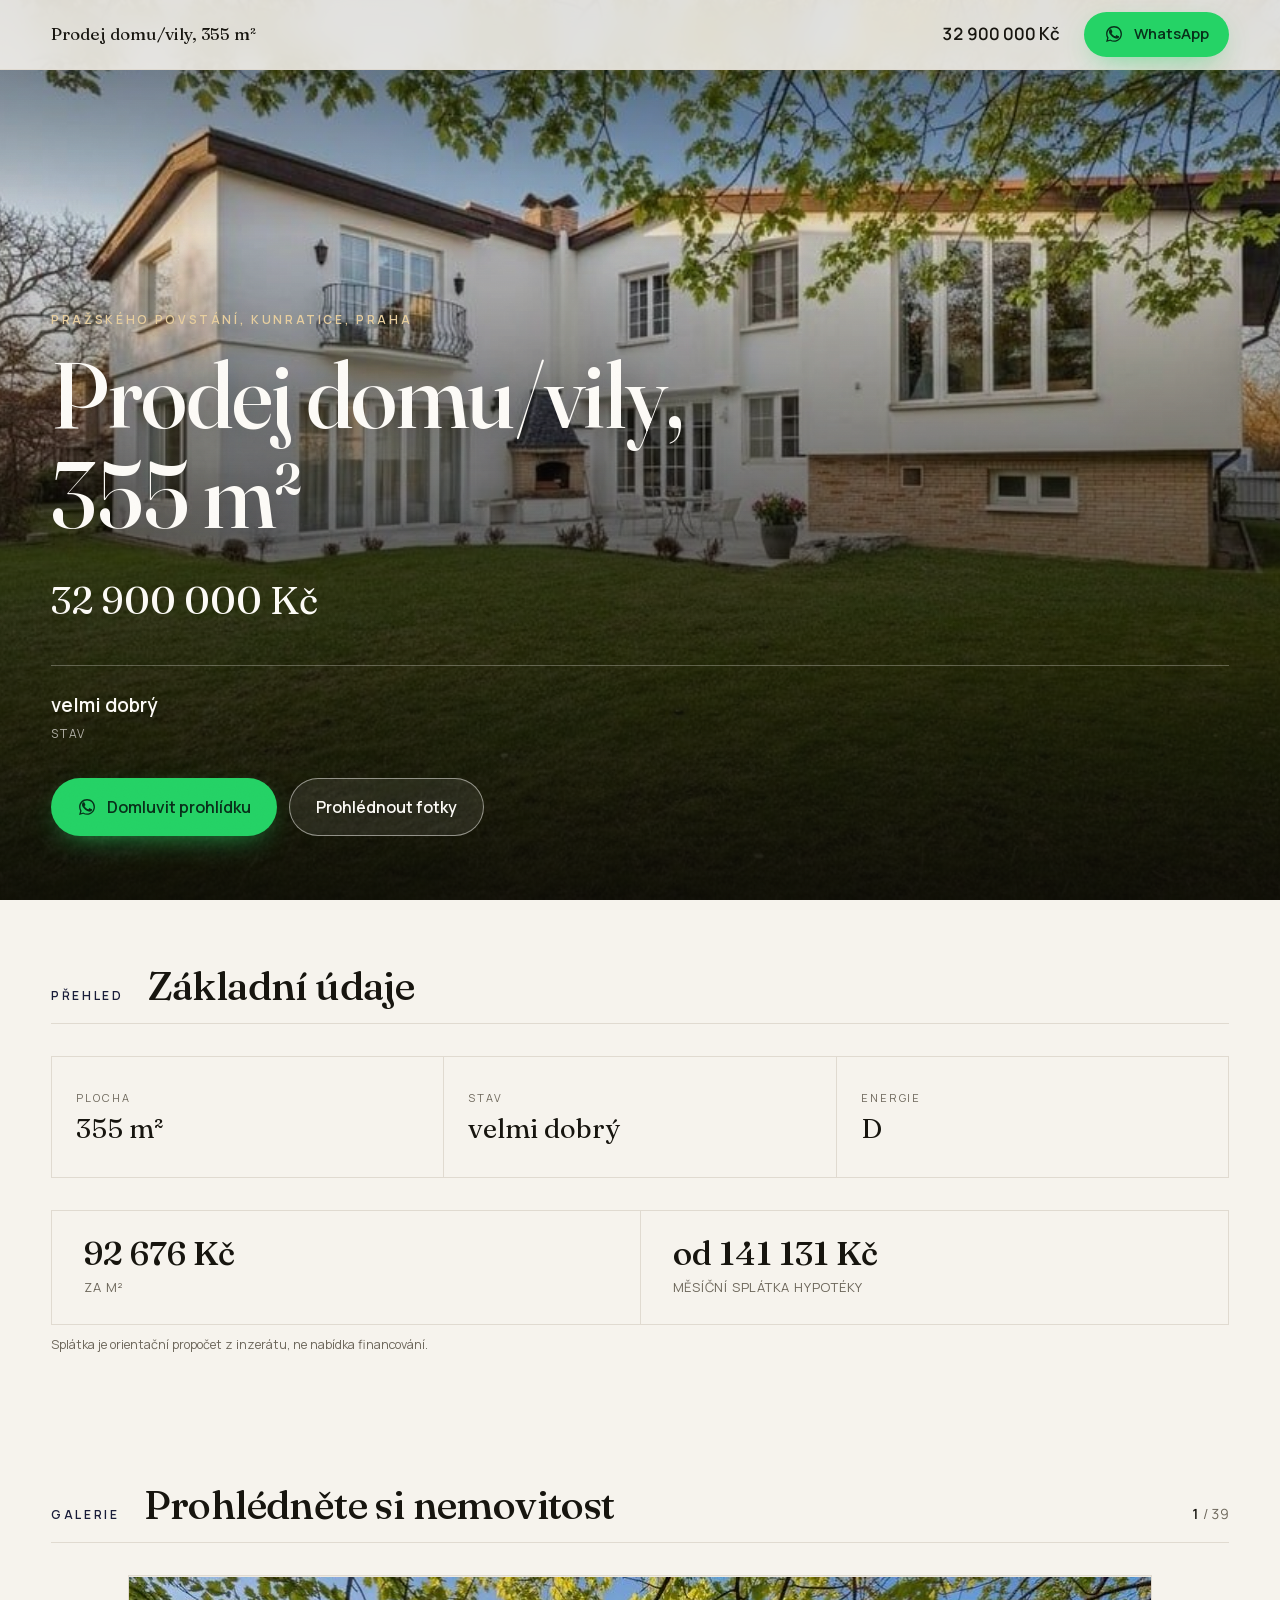
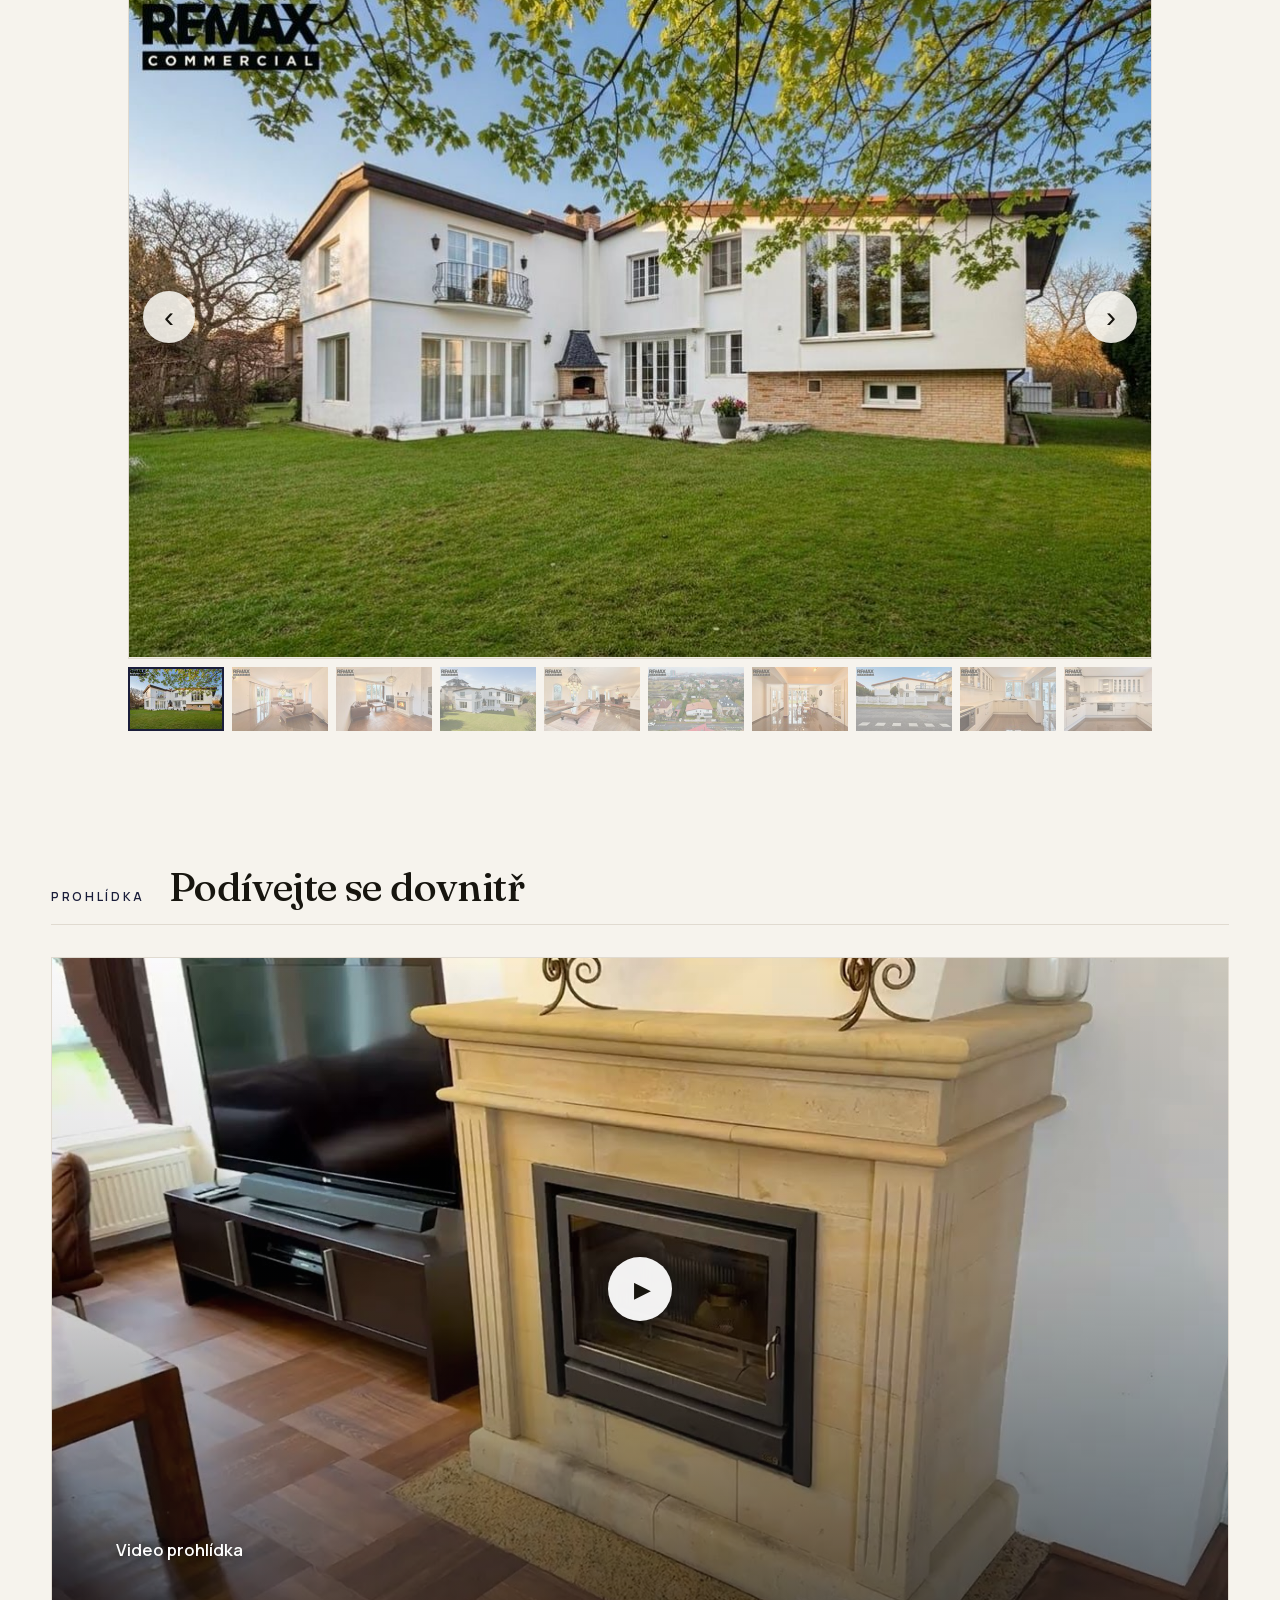
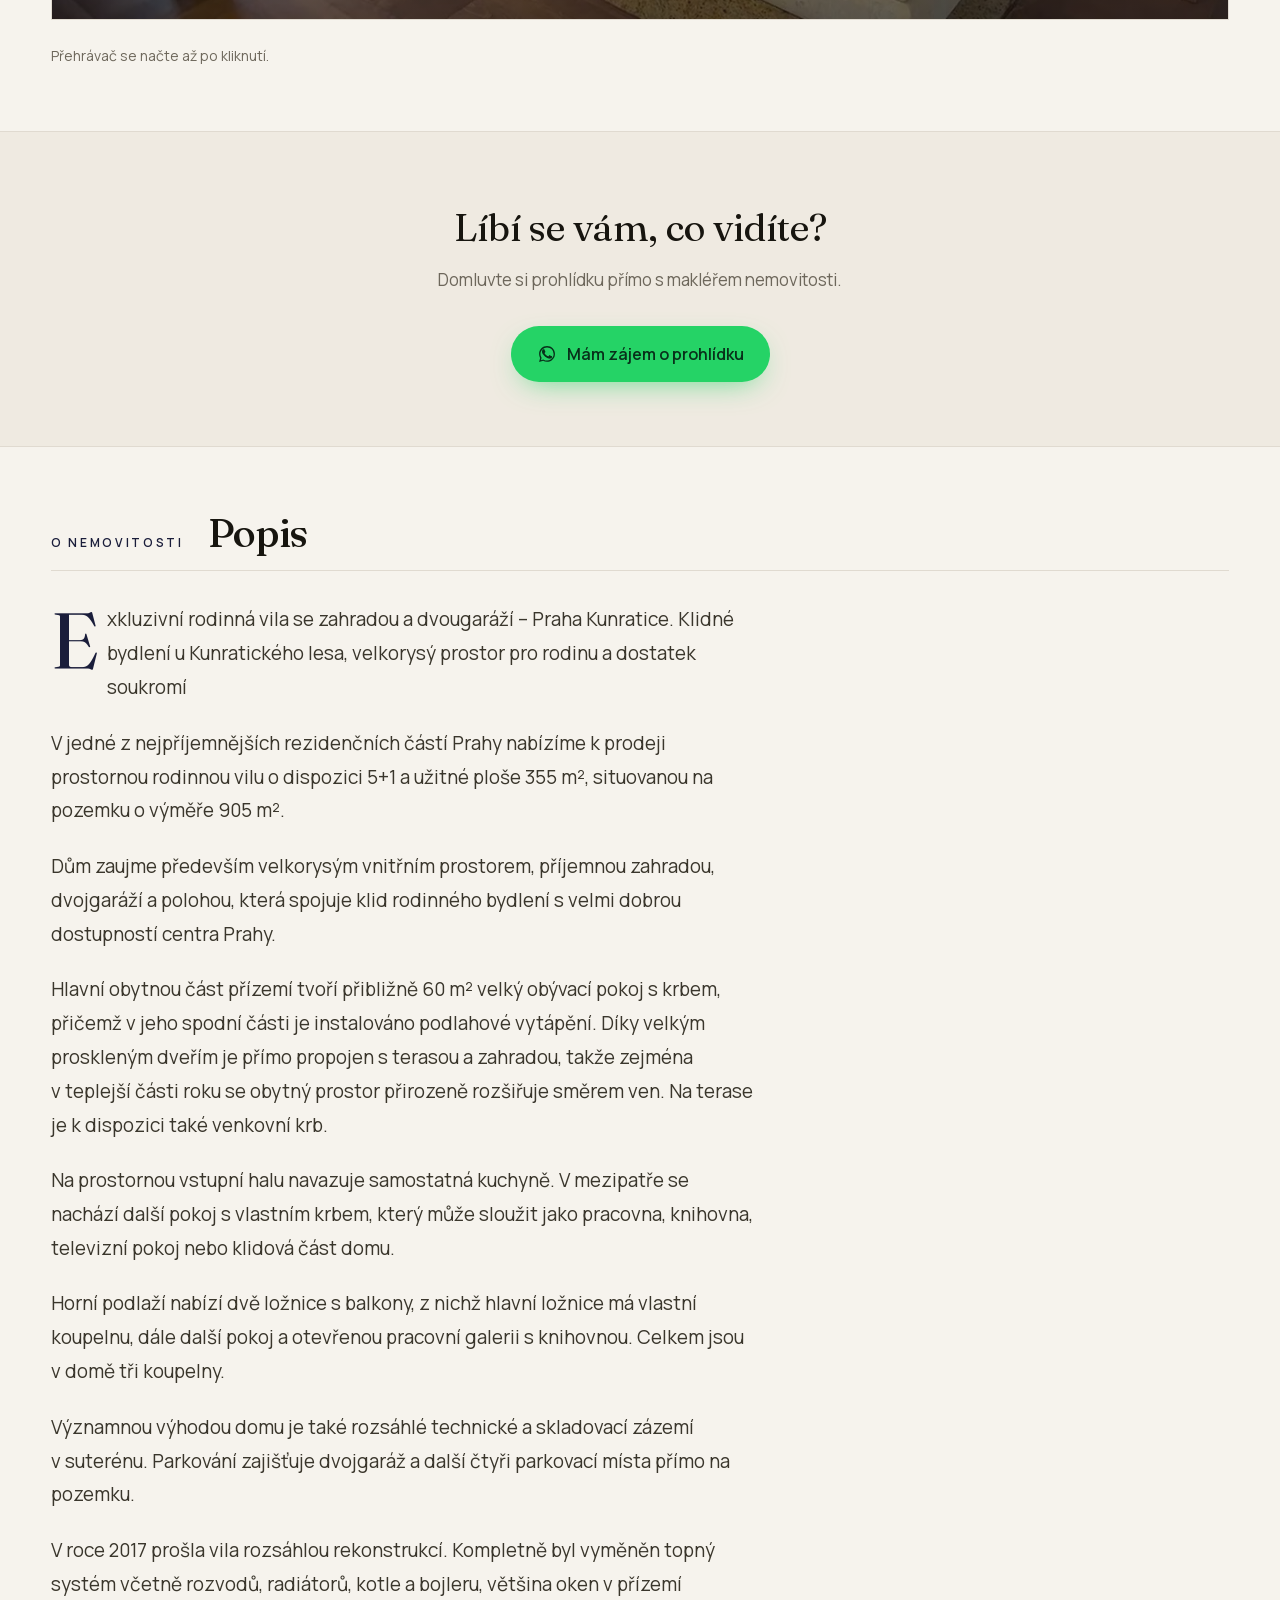
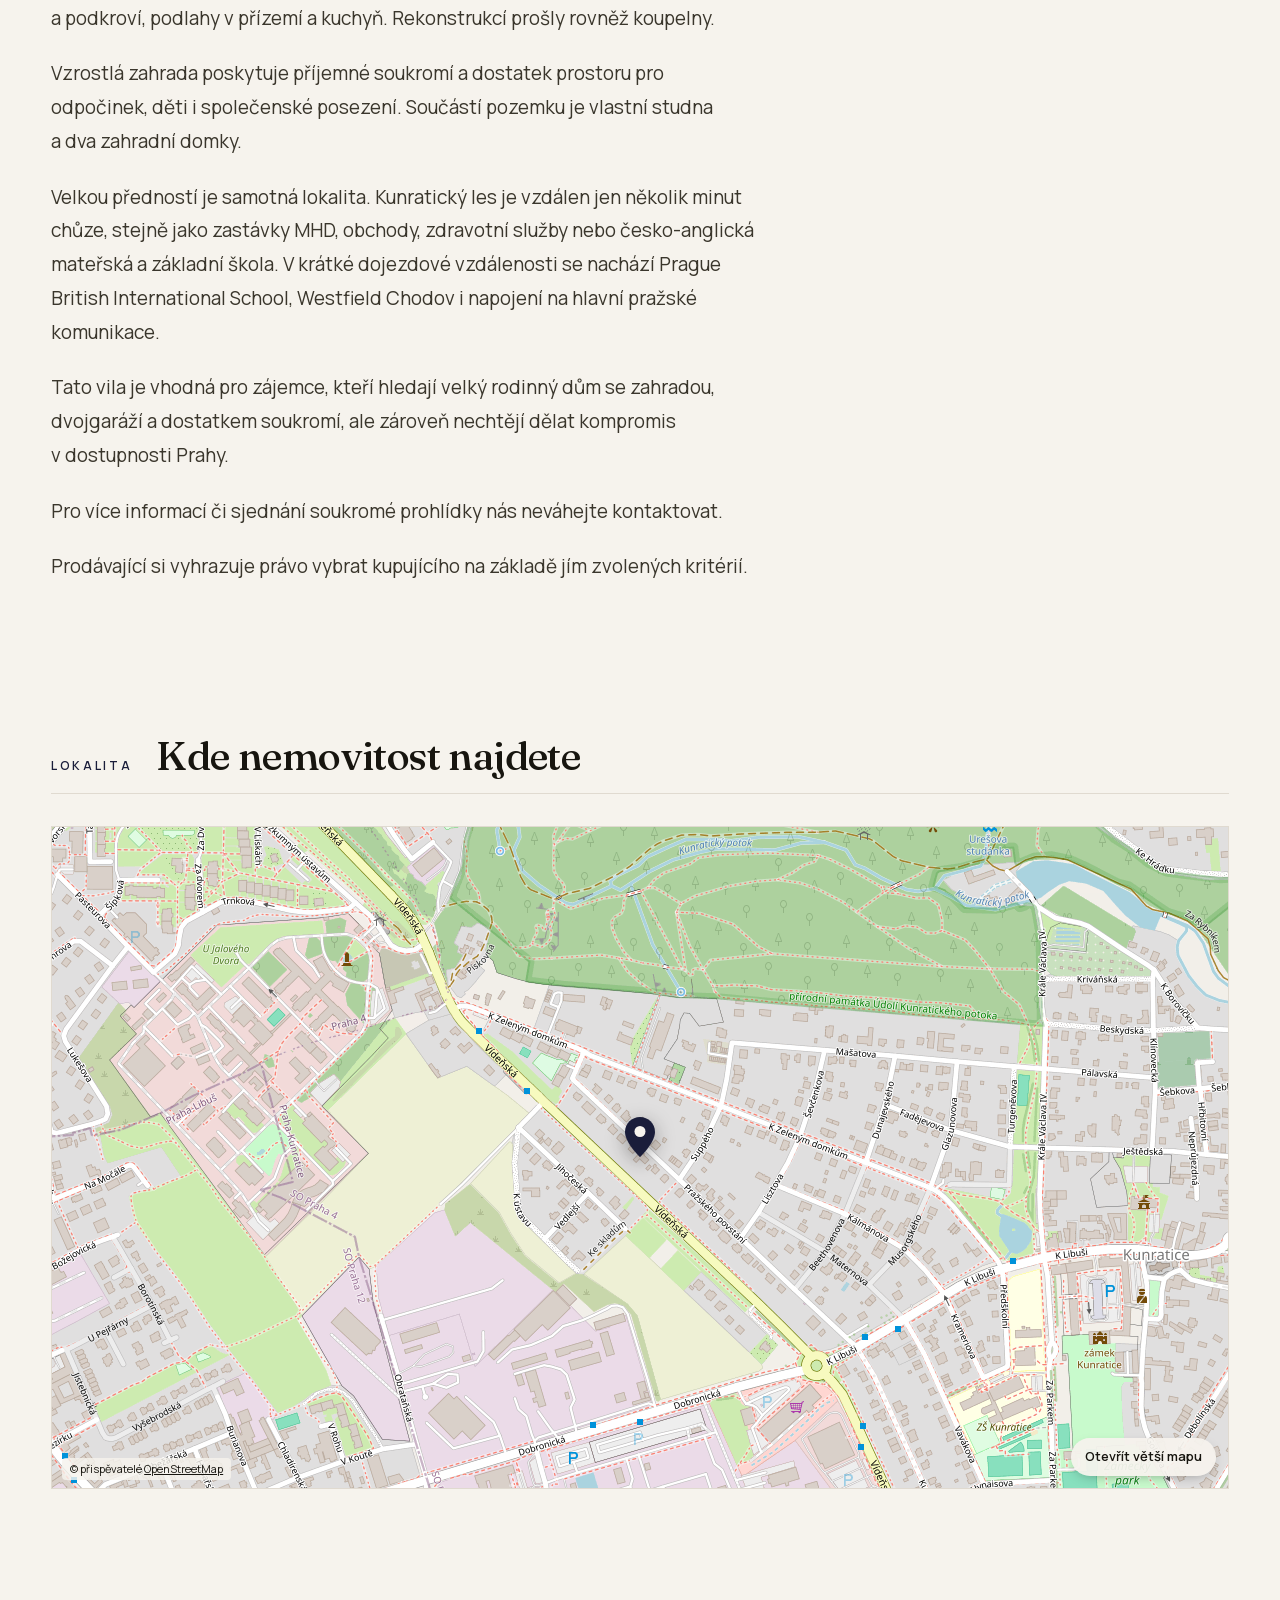
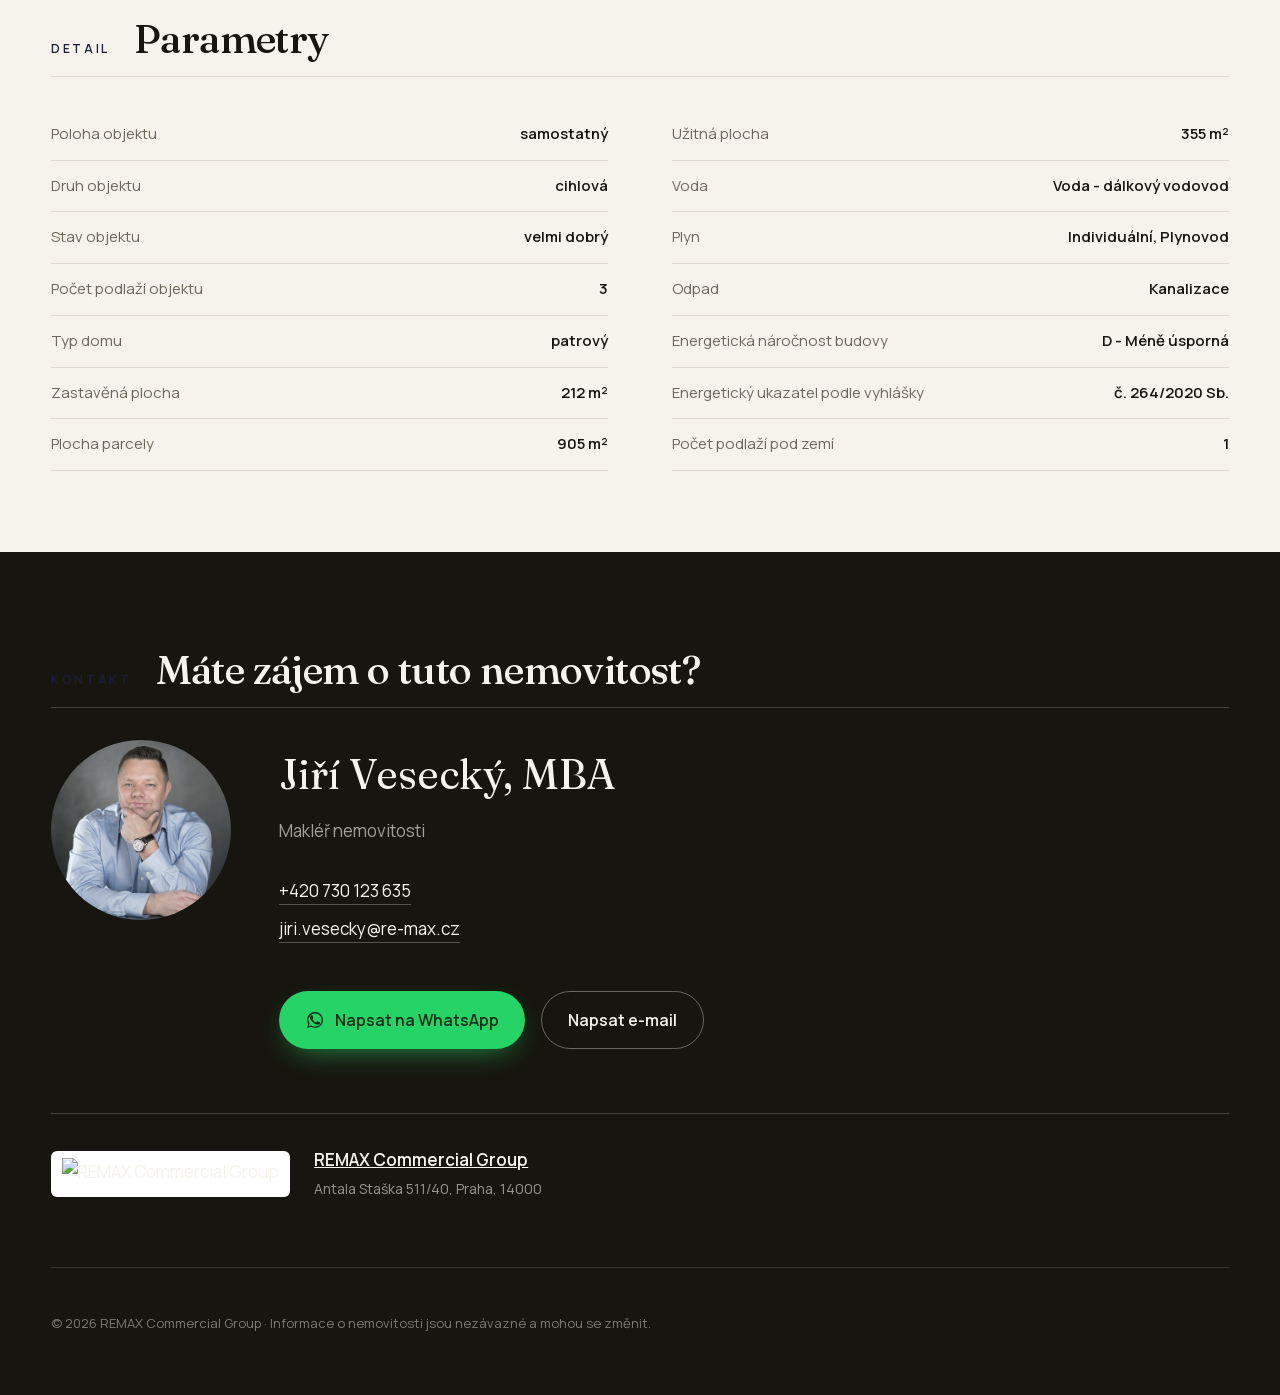
==== commit 927176ca: "Fotky: logo RE/MAX necháno celé a ostré (galerie bez ořezu, max. původní velikost), úvodní foto bez " ====
--- a/prodej-domu-vily-355-m2-8510429/index.html
+++ b/prodej-domu-vily-355-m2-8510429/index.html
@@ -18,7 +18,7 @@
 <meta name="robots" content="index,follow,max-image-preview:large,max-snippet:-1">
 <script type="application/ld+json">{"@context":"https://schema.org","@graph":[{"@type":"House","@id":"https://vila-kunratice.jiri-vesecky.cz/#nemovitost","name":"Prodej domu/vily, 355 m²","address":{"@type":"PostalAddress","addressCountry":"CZ","streetAddress":"Pražského povstání","addressLocality":"Praha","addressSubLocality":"Kunratice","addressRegion":"okres Praha 4"},"description":"Exkluzivní rodinná vila se zahradou a dvougaráží – Praha Kunratice. Klidné bydlení u Kunratického lesa, velkorysý prostor pro rodinu a dostatek soukromí V…","photo":["https://vila-kunratice.jiri-vesecky.cz/foto/01.jpg","https://vila-kunratice.jiri-vesecky.cz/foto/02.jpg","https://vila-kunratice.jiri-vesecky.cz/foto/03.jpg","https://vila-kunratice.jiri-vesecky.cz/foto/04.jpg","https://vila-kunratice.jiri-vesecky.cz/foto/05.jpg","https://vila-kunratice.jiri-vesecky.cz/foto/06.jpg","https://vila-kunratice.jiri-vesecky.cz/foto/07.jpg","https://vila-kunratice.jiri-vesecky.cz/foto/08.jpg","https://vila-kunratice.jiri-vesecky.cz/foto/09.jpg","https://vila-kunratice.jiri-vesecky.cz/foto/10.jpg","https://vila-kunratice.jiri-vesecky.cz/foto/11.jpg","https://vila-kunratice.jiri-vesecky.cz/foto/12.jpg"],"floorSize":{"@type":"QuantitativeValue","value":355.0,"unitCode":"MTK"},"geo":{"@type":"GeoCoordinates","latitude":50.014686111111,"longitude":14.472491666667},"additionalProperty":[{"@type":"PropertyValue","name":"Stav objektu","value":"velmi dobrý"},{"@type":"PropertyValue","name":"Energetická náročnost","value":"D"},{"@type":"PropertyValue","name":"Typ budovy","value":"cihlová"}],"offers":{"@type":"Offer","price":32900000,"priceCurrency":"CZK","availability":"https://schema.org/InStock","businessFunction":"http://purl.org/goodrelations/v1#Sell","url":"https://vila-kunratice.jiri-vesecky.cz/","seller":{"@id":"https://vila-kunratice.jiri-vesecky.cz/#kancelar"}}},{"@type":"RealEstateAgent","@id":"https://vila-kunratice.jiri-vesecky.cz/#kancelar","name":"REMAX Commercial Group","url":"http://www.remax-commercial.cz","logo":"https://st.realitymix.cz/i/logo/logo66671780.svg","telephone":"+420222191942","email":"commercialgroup@re-max.cz","address":"Antala Staška 511/40, Praha, 14000"},{"@type":"Person","@id":"https://vila-kunratice.jiri-vesecky.cz/#makler","name":"Jiří Vesecký, MBA","jobTitle":"realitní makléř","telephone":"+420730123635","email":"jiri.vesecky@re-max.cz","image":"https://vila-kunratice.jiri-vesecky.cz/foto/13.jpg","worksFor":{"@id":"https://vila-kunratice.jiri-vesecky.cz/#kancelar"}},{"@type":"RealEstateListing","name":"Prodej domu/vily, 355 m²","mainEntity":{"@id":"https://vila-kunratice.jiri-vesecky.cz/#nemovitost"},"inLanguage":"cs-CZ","url":"https://vila-kunratice.jiri-vesecky.cz/","description":"Exkluzivní rodinná vila se zahradou a dvougaráží – Praha Kunratice. Klidné bydlení u Kunratického lesa, velkorysý prostor pro rodinu a dostatek soukromí V…","primaryImageOfPage":"https://vila-kunratice.jiri-vesecky.cz/foto/01.jpg","datePosted":"2026-10-08"},{"@type":"VideoObject","name":"Video prohlídka — Prodej domu/vily, 355 m²","description":"Exkluzivní rodinná vila se zahradou a dvougaráží – Praha Kunratice. Klidné bydlení u Kunratického lesa, velkorysý prostor pro rodinu a dostatek soukromí V…","thumbnailUrl":"https://vila-kunratice.jiri-vesecky.cz/foto/14.jpg","embedUrl":"https://www.youtube-nocookie.com/embed/hrvE9x-v_gA","contentUrl":"https://www.youtube.com/watch?v=hrvE9x-v_gA"}]}</script>
 <link rel="preload" href="../assets/fonts/Fraunces-latin-ext.woff2" as="font" type="font/woff2" crossorigin>
-<link rel="stylesheet" href="../assets/style.css">
+<link rel="stylesheet" href="../assets/style.css?v=43be4e7b">
 <style>:root{--accent:#1a1d3a;--accent-deep:#05050b}</style>
 </head><body>
 
@@ -29,7 +29,7 @@
   <a class="btn btn--wa" href="https://wa.me/420730123635?text=Dobr%C3%BD%20den%2C%20m%C3%A1m%20z%C3%A1jem%20o%20nemovitost%20Prodej%20domu/vily%2C%20355%20m%C2%B2%20%E2%80%93%20Kunratice.%20M%C5%AF%C5%BEeme%20se%20domluvit%20na%20prohl%C3%ADdce%3F" target="_blank" rel="noopener"><svg viewBox="0 0 24 24" aria-hidden="true"><path d="M17.47 14.38c-.3-.15-1.76-.87-2.03-.97-.27-.1-.47-.15-.67.15-.2.3-.77.96-.94 1.16-.17.2-.35.22-.65.07-.3-.15-1.26-.46-2.4-1.48-.89-.79-1.49-1.77-1.66-2.07-.17-.3-.02-.46.13-.61.13-.13.3-.35.45-.52.15-.17.2-.3.3-.5.1-.2.05-.37-.02-.52-.08-.15-.67-1.61-.92-2.21-.24-.58-.49-.5-.67-.51h-.57c-.2 0-.52.07-.79.37-.27.3-1.04 1.02-1.04 2.48s1.06 2.88 1.21 3.08c.15.2 2.1 3.2 5.08 4.49.71.3 1.26.49 1.69.63.71.22 1.36.19 1.87.12.57-.09 1.76-.72 2.01-1.41.25-.7.25-1.29.17-1.42-.07-.13-.27-.2-.57-.35z"/><path d="M12.04 2.5C6.79 2.5 2.52 6.77 2.52 12c0 1.68.44 3.32 1.28 4.76L2.5 21.5l4.87-1.27a9.47 9.47 0 0 0 4.66 1.21h.01c5.25 0 9.52-4.27 9.52-9.5 0-5.23-4.27-9.5-9.52-9.5zm0 17.4h-.01a7.9 7.9 0 0 1-4.02-1.1l-.29-.17-2.99.78.8-2.91-.19-.3a7.86 7.86 0 0 1-1.21-4.2c0-4.35 3.55-7.9 7.91-7.9 2.11 0 4.1.83 5.59 2.32a7.84 7.84 0 0 1 2.32 5.59c0 4.35-3.55 7.89-7.91 7.89z"/></svg>WhatsApp</a>
 </div></div>
 
-<header class="hero"><div class="hero__media"><img src="../foto/01.jpg" alt="Prodej domu/vily, 355 m²" fetchpriority="high" decoding="async"></div><div class="shell hero__in">
+<header class="hero"><div class="hero__media"><img src="../foto/uvod.jpg" alt="Prodej domu/vily, 355 m²" fetchpriority="high" decoding="async"></div><div class="shell hero__in">
   <p class="eyebrow">Pražského povstání, Kunratice, Praha</p>
   <h1>Prodej domu/vily, 355 m²</h1>
   <span class="hero__price">32 900 000 Kč</span>
@@ -53,7 +53,7 @@
   <button class="show__nav show__prev" type="button" aria-label="Předchozí fotografie">&lsaquo;</button>
   <button class="show__nav show__next" type="button" aria-label="Další fotografie">&rsaquo;</button>
 </div>
-<div class="thumbs"><button type="button" class="thumb is-on" data-t="0" aria-label="Fotografie 1"><img src="../foto/42.jpg" alt="" loading="lazy"></button><button type="button" class="thumb" data-t="1" aria-label="Fotografie 2"><img src="../foto/43.jpg" alt="" loading="lazy"></button><button type="button" class="thumb" data-t="2" aria-label="Fotografie 3"><img src="../foto/44.jpg" alt="" loading="lazy"></button><button type="button" class="thumb" data-t="3" aria-label="Fotografie 4"><img src="../foto/45.jpg" alt="" loading="lazy"></button><button type="button" class="thumb" data-t="4" aria-label="Fotografie 5"><img src="../foto/46.jpg" alt="" loading="lazy"></button><button type="button" class="thumb" data-t="5" aria-label="Fotografie 6"><img src="../foto/47.jpg" alt="" loading="lazy"></button><button type="button" class="thumb" data-t="6" aria-label="Fotografie 7"><img src="../foto/48.jpg" alt="" loading="lazy"></button><button type="button" class="thumb" data-t="7" aria-label="Fotografie 8"><img src="../foto/49.jpg" alt="" loading="lazy"></button><button type="button" class="thumb" data-t="8" aria-label="Fotografie 9"><img src="../foto/50.jpg" alt="" loading="lazy"></button><button type="button" class="thumb" data-t="9" aria-label="Fotografie 10"><img src="../foto/51.jpg" alt="" loading="lazy"></button><button type="button" class="thumb" data-t="10" aria-label="Fotografie 11"><img src="../foto/52.jpg" alt="" loading="lazy"></button><button type="button" class="thumb" data-t="11" aria-label="Fotografie 12"><img src="../foto/53.jpg" alt="" loading="lazy"></button><button type="button" class="thumb" data-t="12" aria-label="Fotografie 13"><img src="../foto/54.jpg" alt="" loading="lazy"></button><button type="button" class="thumb" data-t="13" aria-label="Fotografie 14"><img src="../foto/55.jpg" alt="" loading="lazy"></button><button type="button" class="thumb" data-t="14" aria-label="Fotografie 15"><img src="../foto/56.jpg" alt="" loading="lazy"></button><button type="button" class="thumb" data-t="15" aria-label="Fotografie 16"><img src="../foto/57.jpg" alt="" loading="lazy"></button><button type="button" class="thumb" data-t="16" aria-label="Fotografie 17"><img src="../foto/58.jpg" alt="" loading="lazy"></button><button type="button" class="thumb" data-t="17" aria-label="Fotografie 18"><img src="../foto/59.jpg" alt="" loading="lazy"></button><button type="button" class="thumb" data-t="18" aria-label="Fotografie 19"><img src="../foto/60.jpg" alt="" loading="lazy"></button><button type="button" class="thumb" data-t="19" aria-label="Fotografie 20"><img src="../foto/61.jpg" alt="" loading="lazy"></button><button type="button" class="thumb" data-t="20" aria-label="Fotografie 21"><img src="../foto/62.jpg" alt="" loading="lazy"></button><button type="button" class="thumb" data-t="21" aria-label="Fotografie 22"><img src="../foto/63.jpg" alt="" loading="lazy"></button><button type="button" class="thumb" data-t="22" aria-label="Fotografie 23"><img src="../foto/64.jpg" alt="" loading="lazy"></button><button type="button" class="thumb" data-t="23" aria-label="Fotografie 24"><img src="../foto/65.jpg" alt="" loading="lazy"></button><button type="button" class="thumb" data-t="24" aria-label="Fotografie 25"><img src="../foto/66.jpg" alt="" loading="lazy"></button><button type="button" class="thumb" data-t="25" aria-label="Fotografie 26"><img src="../foto/67.jpg" alt="" loading="lazy"></button><button type="button" class="thumb" data-t="26" aria-label="Fotografie 27"><img src="../foto/68.jpg" alt="" loading="lazy"></button><button type="button" class="thumb" data-t="27" aria-label="Fotografie 28"><img src="../foto/69.jpg" alt="" loading="lazy"></button><button type="button" class="thumb" data-t="28" aria-label="Fotografie 29"><img src="../foto/70.jpg" alt="" loading="lazy"></button><button type="button" class="thumb" data-t="29" aria-label="Fotografie 30"><img src="../foto/71.jpg" alt="" loading="lazy"></button><button type="button" class="thumb" data-t="30" aria-label="Fotografie 31"><img src="../foto/72.jpg" alt="" loading="lazy"></button><button type="button" class="thumb" data-t="31" aria-label="Fotografie 32"><img src="../foto/73.jpg" alt="" loading="lazy"></button><button type="button" class="thumb" data-t="32" aria-label="Fotografie 33"><img src="../foto/74.jpg" alt="" loading="lazy"></button><button type="button" class="thumb" data-t="33" aria-label="Fotografie 34"><img src="../foto/75.jpg" alt="" loading="lazy"></button><button type="button" class="thumb" data-t="34" aria-label="Fotografie 35"><img src="../foto/76.jpg" alt="" loading="lazy"></button><button type="button" class="thumb" data-t="35" aria-label="Fotografie 36"><img src="../foto/77.jpg" alt="" loading="lazy"></button><button type="button" class="thumb" data-t="36" aria-label="Fotografie 37"><img src="../foto/78.jpg" alt="" loading="lazy"></button><button type="button" class="thumb" data-t="37" aria-label="Fotografie 38"><img src="../foto/79.jpg" alt="" loading="lazy"></button><button type="button" class="thumb" data-t="38" aria-label="Fotografie 39"><img src="../foto/80.jpg" alt="" loading="lazy"></button></div>
+<div class="thumbs"><button type="button" class="thumb is-on" data-t="0" aria-label="Fotografie 1"><img src="../foto/nahled/01.jpg" alt="" loading="lazy"></button><button type="button" class="thumb" data-t="1" aria-label="Fotografie 2"><img src="../foto/nahled/02.jpg" alt="" loading="lazy"></button><button type="button" class="thumb" data-t="2" aria-label="Fotografie 3"><img src="../foto/nahled/03.jpg" alt="" loading="lazy"></button><button type="button" class="thumb" data-t="3" aria-label="Fotografie 4"><img src="../foto/nahled/04.jpg" alt="" loading="lazy"></button><button type="button" class="thumb" data-t="4" aria-label="Fotografie 5"><img src="../foto/nahled/05.jpg" alt="" loading="lazy"></button><button type="button" class="thumb" data-t="5" aria-label="Fotografie 6"><img src="../foto/nahled/06.jpg" alt="" loading="lazy"></button><button type="button" class="thumb" data-t="6" aria-label="Fotografie 7"><img src="../foto/nahled/07.jpg" alt="" loading="lazy"></button><button type="button" class="thumb" data-t="7" aria-label="Fotografie 8"><img src="../foto/nahled/08.jpg" alt="" loading="lazy"></button><button type="button" class="thumb" data-t="8" aria-label="Fotografie 9"><img src="../foto/nahled/09.jpg" alt="" loading="lazy"></button><button type="button" class="thumb" data-t="9" aria-label="Fotografie 10"><img src="../foto/nahled/10.jpg" alt="" loading="lazy"></button><button type="button" class="thumb" data-t="10" aria-label="Fotografie 11"><img src="../foto/nahled/11.jpg" alt="" loading="lazy"></button><button type="button" class="thumb" data-t="11" aria-label="Fotografie 12"><img src="../foto/nahled/12.jpg" alt="" loading="lazy"></button><button type="button" class="thumb" data-t="12" aria-label="Fotografie 13"><img src="../foto/nahled/15.jpg" alt="" loading="lazy"></button><button type="button" class="thumb" data-t="13" aria-label="Fotografie 14"><img src="../foto/nahled/16.jpg" alt="" loading="lazy"></button><button type="button" class="thumb" data-t="14" aria-label="Fotografie 15"><img src="../foto/nahled/17.jpg" alt="" loading="lazy"></button><button type="button" class="thumb" data-t="15" aria-label="Fotografie 16"><img src="../foto/nahled/18.jpg" alt="" loading="lazy"></button><button type="button" class="thumb" data-t="16" aria-label="Fotografie 17"><img src="../foto/nahled/19.jpg" alt="" loading="lazy"></button><button type="button" class="thumb" data-t="17" aria-label="Fotografie 18"><img src="../foto/nahled/20.jpg" alt="" loading="lazy"></button><button type="button" class="thumb" data-t="18" aria-label="Fotografie 19"><img src="../foto/nahled/21.jpg" alt="" loading="lazy"></button><button type="button" class="thumb" data-t="19" aria-label="Fotografie 20"><img src="../foto/nahled/22.jpg" alt="" loading="lazy"></button><button type="button" class="thumb" data-t="20" aria-label="Fotografie 21"><img src="../foto/nahled/23.jpg" alt="" loading="lazy"></button><button type="button" class="thumb" data-t="21" aria-label="Fotografie 22"><img src="../foto/nahled/24.jpg" alt="" loading="lazy"></button><button type="button" class="thumb" data-t="22" aria-label="Fotografie 23"><img src="../foto/nahled/25.jpg" alt="" loading="lazy"></button><button type="button" class="thumb" data-t="23" aria-label="Fotografie 24"><img src="../foto/nahled/26.jpg" alt="" loading="lazy"></button><button type="button" class="thumb" data-t="24" aria-label="Fotografie 25"><img src="../foto/nahled/27.jpg" alt="" loading="lazy"></button><button type="button" class="thumb" data-t="25" aria-label="Fotografie 26"><img src="../foto/nahled/28.jpg" alt="" loading="lazy"></button><button type="button" class="thumb" data-t="26" aria-label="Fotografie 27"><img src="../foto/nahled/29.jpg" alt="" loading="lazy"></button><button type="button" class="thumb" data-t="27" aria-label="Fotografie 28"><img src="../foto/nahled/30.jpg" alt="" loading="lazy"></button><button type="button" class="thumb" data-t="28" aria-label="Fotografie 29"><img src="../foto/nahled/31.jpg" alt="" loading="lazy"></button><button type="button" class="thumb" data-t="29" aria-label="Fotografie 30"><img src="../foto/nahled/32.jpg" alt="" loading="lazy"></button><button type="button" class="thumb" data-t="30" aria-label="Fotografie 31"><img src="../foto/nahled/33.jpg" alt="" loading="lazy"></button><button type="button" class="thumb" data-t="31" aria-label="Fotografie 32"><img src="../foto/nahled/34.jpg" alt="" loading="lazy"></button><button type="button" class="thumb" data-t="32" aria-label="Fotografie 33"><img src="../foto/nahled/35.jpg" alt="" loading="lazy"></button><button type="button" class="thumb" data-t="33" aria-label="Fotografie 34"><img src="../foto/nahled/36.jpg" alt="" loading="lazy"></button><button type="button" class="thumb" data-t="34" aria-label="Fotografie 35"><img src="../foto/nahled/37.jpg" alt="" loading="lazy"></button><button type="button" class="thumb" data-t="35" aria-label="Fotografie 36"><img src="../foto/nahled/38.jpg" alt="" loading="lazy"></button><button type="button" class="thumb" data-t="36" aria-label="Fotografie 37"><img src="../foto/nahled/39.jpg" alt="" loading="lazy"></button><button type="button" class="thumb" data-t="37" aria-label="Fotografie 38"><img src="../foto/nahled/40.jpg" alt="" loading="lazy"></button><button type="button" class="thumb" data-t="38" aria-label="Fotografie 39"><img src="../foto/nahled/41.jpg" alt="" loading="lazy"></button></div>
 </div></section>
 <section id="video" class="rv"><div class="shell">
 <div class="sec-h"><span class="eyebrow">Prohlídka</span><h2>Podívejte se dovnitř</h2></div>
--- a/assets/style.css
+++ b/assets/style.css
@@ -380,3 +380,11 @@
    podstatnou část. Tady se vejde celý snímek a zbytek plochy zůstane
    neutrální. */
 .show--cele .slide img{object-fit:contain;background:#0e1113}
+
+/* 14. 10. 2026: fotky z inzerátu mají v rohu vpálené logo RE/MAX a mají jen 1024 px.
+   Galerie je proto ukazuje celé (bez ořezu) a nikdy širší než originál. */
+.show,.show+.thumbs{max-width:1024px;margin-inline:auto}
+.show__stage{aspect-ratio:3/2}
+@media(max-width:640px){.show__stage{aspect-ratio:3/2}}
+.slide img{object-fit:contain}
+.thumb{height:64px}
